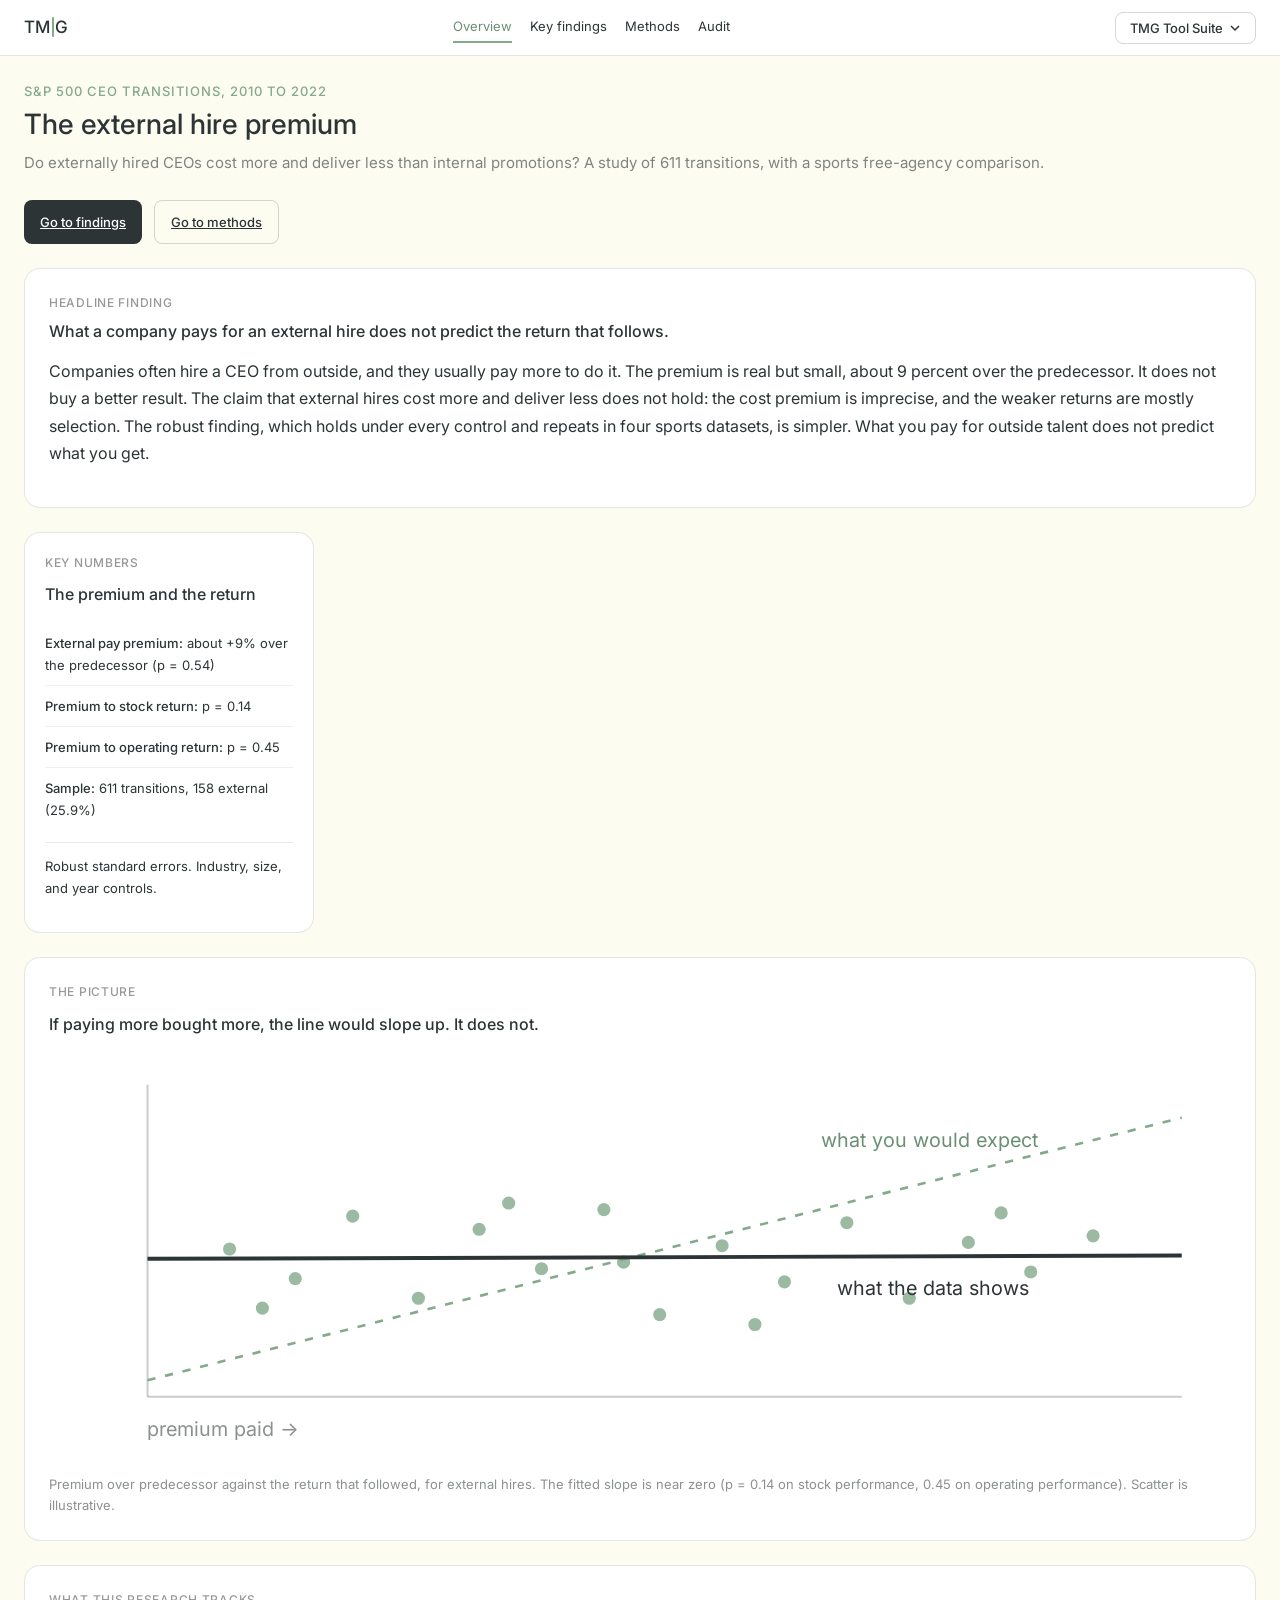
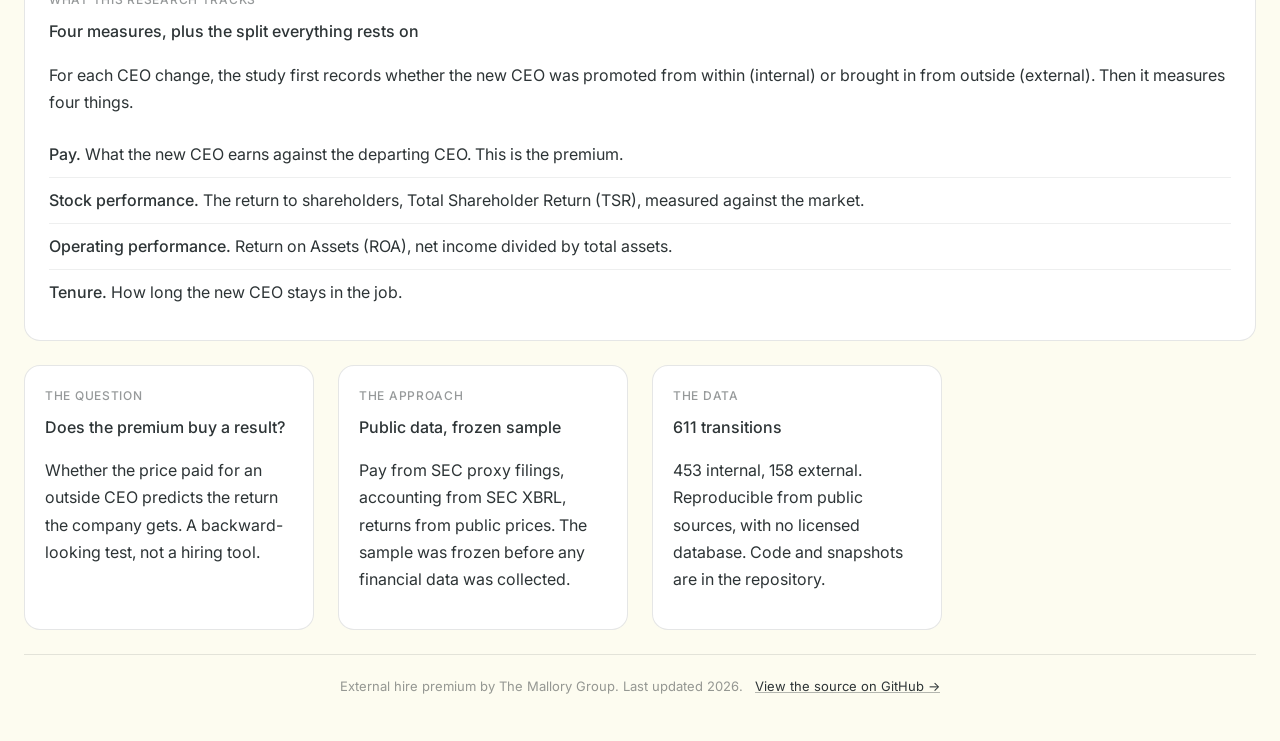
==== site/index.html @ 82b8a23e "Add GitHub source link to footers and style footer links for better visibility" ====
<!doctype html>
<html lang="en">
<head>
<meta charset="utf-8">
<meta name="viewport" content="width=device-width, initial-scale=1">
<title>External hire premium</title>
<link rel="preconnect" href="https://fonts.googleapis.com">
<link rel="preconnect" href="https://fonts.gstatic.com" crossorigin>
<link href="https://fonts.googleapis.com/css2?family=Inter:wght@400;500&display=swap" rel="stylesheet">
<link rel="stylesheet" href="./tmg.css?v=20260619">
<style>
  .ehp-nav-links {
    display: flex;
    align-items: center;
    gap: 18px;
    flex-wrap: wrap;
    margin: 0;
    flex: 1;
    justify-content: center;
  }
  .ehp-nav-links a {
    text-decoration: none;
    color: var(--tmg-charcoal);
    padding: 3px 0;
    border-bottom: 2px solid transparent;
  }
  .ehp-nav-links a:hover { color: var(--tmg-sage-hover); }
  .ehp-nav-links a[aria-current="page"] {
    color: var(--tmg-sage-hover);
    border-bottom-color: var(--tmg-sage);
  }
  /* page-local only: the signature chart and a few content helpers. all colors from TMG tokens. */
  .ehp-chart { width: 100%; height: auto; display: block; }
  .ehp-cap { font-size: 13px; color: rgba(45,52,54,0.55); margin: 12px 0 0; line-height: 1.6; }
  .ehp-stat { font-size: 13px; color: var(--tmg-charcoal); margin-top: 12px; padding-top: 12px;
              border-top: 1px solid rgba(45,52,54,0.10); }
  .ehp-list { margin: 8px 0 0; padding: 0; list-style: none; }
  .ehp-list li { padding: 9px 0; border-top: 1px solid rgba(45,52,54,0.08); }
  .ehp-list li:first-child { border-top: none; }
  .ehp-list b { font-weight: 500; }
  .ehp-eq { font-size: 14px; background: rgba(132,169,140,0.10); border-left: 3px solid var(--tmg-sage);
            padding: 10px 12px; border-radius: 6px; margin: 6px 0; overflow-x: auto; }
  .ehp-btnrow { display: flex; gap: 12px; flex-wrap: wrap; margin: 4px 0 24px; }
  @media (max-width: 900px) {
    .tmg-nav {
      height: auto;
      min-height: 56px;
      flex-wrap: wrap;
      row-gap: 8px;
      padding-top: 8px;
      padding-bottom: 8px;
    }
    .ehp-nav-links {
      order: 3;
      width: 100%;
      margin: 0;
      padding-top: 2px;
    }
    .tmg-dropdown-btn {
      width: 100%;
    }
    .tmg-dropdown-menu {
      right: auto;
      left: 0;
      width: 100%;
      min-width: 0;
    }
  }
</style>
</head>
<body>

<!-- TMG navigation -->
<nav class="tmg-nav" role="banner">
  <a class="tmg-logo" href="index.html" aria-label="The Mallory Group home">
    <span>TM</span><span class="tmg-logo-divider" aria-hidden="true"></span><span>G</span>
  </a>
  <div class="ehp-nav-links" aria-label="Page links">
    <a class="tmg-body-sm" href="index.html" aria-current="page">Overview</a>
    <a class="tmg-body-sm" href="findings.html">Key findings</a>
    <a class="tmg-body-sm" href="methods.html">Methods</a>
    <a class="tmg-body-sm" href="audit.html">Audit</a>
  </div>
  <div class="tmg-dropdown-wrap">
    <button class="tmg-dropdown-btn" id="toolBtn" aria-haspopup="true" aria-expanded="false" aria-controls="toolMenu">
      TMG Tool Suite
      <svg class="tmg-chevron" width="12" height="12" viewBox="0 0 12 12" aria-hidden="true"><path d="M2 4l4 4 4-4" stroke="currentColor" stroke-width="1.5" fill="none"/></svg>
    </button>
    <div class="tmg-dropdown-menu" id="toolMenu" role="menu">
      <a role="menuitem" target="_blank" rel="noreferrer" href="https://rmallorybpc.github.io/pdf-multi-agent-analysis/">PDF Multi-Agent Analysis</a>
      <a role="menuitem" target="_blank" rel="noreferrer" href="https://rmallorybpc.github.io/housing-market-intel/">Housing Market Intel</a>
      <a role="menuitem" target="_blank" rel="noreferrer" href="https://rmallorybpc.github.io/real-estate-report/">Real Estate Report</a>
      <a role="menuitem" target="_blank" rel="noreferrer" href="https://rmallorybpc.github.io/nflanalysis/dashboard/src/">NFL Analysis</a>
      <a role="menuitem" target="_blank" rel="noreferrer" href="https://rmallorybpc.github.io/recipes/">Recipe Book</a>
      <a role="menuitem" target="_blank" rel="noreferrer" href="https://rmallorybpc.github.io/nhl-free-agency-research/">NHL Free Agency Research</a>
      <a role="menuitem" target="_blank" rel="noreferrer" href="https://rmallorybpc.github.io/nhl-play-for-contract/">NHL Play for Contract</a>
      <a role="menuitem" target="_blank" rel="noreferrer" href="https://rmallorybpc.github.io/nba-research-project/">NBA Supermax Research</a>
      <a role="menuitem" target="_blank" rel="noreferrer" href="https://content-integrity-audit.pages.dev/">Content Integrity</a>
      <a role="menuitem" target="_blank" rel="noreferrer" href="https://rmallorybpc.github.io/external-hire-premium/">External Hire Premium</a>
    </div>
  </div>
</nav>

<div class="tmg-page tmg-container">
    <header class="tmg-page-header">
      <p class="tmg-eyebrow">S&P 500 CEO transitions, 2010 to 2022</p>
      <h1 class="tmg-page-title">The external hire premium</h1>
      <p class="tmg-page-desc">Do externally hired CEOs cost more and deliver less than internal
        promotions? A study of 611 transitions, with a sports free-agency comparison.</p>
    </header>

    <div class="ehp-btnrow">
      <a class="tmg-btn" href="findings.html">Go to findings</a>
      <a class="tmg-btn-ghost" href="methods.html">Go to methods</a>
    </div>

    <div class="tmg-bento-grid">

      <!-- headline finding -->
      <section class="tmg-card-wide" aria-labelledby="hl">
        <p class="tmg-card-label">Headline finding</p>
        <h2 id="hl" class="tmg-h2 tmg-card-title">What a company pays for an external hire does not predict the
          return that follows.</h2>
        <p class="tmg-body">Companies often hire a CEO from outside, and they usually pay more to
          do it. The premium is real but small, about 9 percent over the predecessor. It does not
          buy a better result. The claim that external hires cost more and deliver less does not
          hold: the cost premium is imprecise, and the weaker returns are mostly selection. The
          robust finding, which holds under every control and repeats in four sports datasets, is
          simpler. What you pay for outside talent does not predict what you get.</p>
      </section>

      <!-- key numbers -->
      <section class="tmg-card" aria-labelledby="kn">
        <p class="tmg-card-label">Key numbers</p>
        <h3 id="kn" class="tmg-card-title">The premium and the return</h3>
        <ul class="ehp-list tmg-body-sm">
          <li><b>External pay premium:</b> about +9% over the predecessor (p = 0.54)</li>
          <li><b>Premium to stock return:</b> p = 0.14</li>
          <li><b>Premium to operating return:</b> p = 0.45</li>
          <li><b>Sample:</b> 611 transitions, 158 external (25.9%)</li>
        </ul>
        <p class="ehp-stat tmg-text-muted">Robust standard errors. Industry, size, and year controls.</p>
      </section>

      <!-- the picture -->
      <section class="tmg-card-wide" aria-labelledby="pic">
        <p class="tmg-card-label">The picture</p>
        <h3 id="pic" class="tmg-card-title">If paying more bought more, the line would slope up. It does not.</h3>
        <svg class="ehp-chart" viewBox="0 0 720 250" role="img" aria-label="Premium paid versus return delivered. The fitted line is flat, near zero.">
          <line x1="60" y1="20" x2="60" y2="210" stroke="rgba(45,52,54,0.25)" stroke-width="1.2"/>
          <line x1="60" y1="210" x2="690" y2="210" stroke="rgba(45,52,54,0.25)" stroke-width="1.2"/>
          <text x="60" y="234" fill="rgba(45,52,54,0.55)" font-family="Inter" font-size="12">premium paid →</text>
          <text x="16" y="30" fill="rgba(45,52,54,0.55)" font-family="Inter" font-size="12" transform="rotate(-90 22,120)">return delivered →</text>
          <line x1="60" y1="200" x2="690" y2="40" stroke="#84A98C" stroke-width="1.6" stroke-dasharray="5 6"/>
          <text x="470" y="58" fill="#6B8F74" font-family="Inter" font-size="12">what you would expect</text>
          <g fill="#84A98C" opacity="0.8">
            <circle cx="110" cy="120" r="4"/><circle cx="150" cy="138" r="4"/><circle cx="185" cy="100" r="4"/>
            <circle cx="225" cy="150" r="4"/><circle cx="262" cy="108" r="4"/><circle cx="300" cy="132" r="4"/>
            <circle cx="338" cy="96" r="4"/><circle cx="372" cy="160" r="4"/><circle cx="410" cy="118" r="4"/>
            <circle cx="448" cy="140" r="4"/><circle cx="486" cy="104" r="4"/><circle cx="524" cy="150" r="4"/>
            <circle cx="560" cy="116" r="4"/><circle cx="598" cy="134" r="4"/><circle cx="636" cy="112" r="4"/>
            <circle cx="130" cy="156" r="4"/><circle cx="280" cy="92" r="4"/><circle cx="430" cy="166" r="4"/>
            <circle cx="580" cy="98" r="4"/><circle cx="350" cy="128" r="4"/>
          </g>
          <line x1="60" y1="126" x2="690" y2="124" stroke="#2D3436" stroke-width="2.4"/>
          <text x="480" y="148" fill="#2D3436" font-family="Inter" font-size="12">what the data shows</text>
        </svg>
        <p class="ehp-cap">Premium over predecessor against the return that followed, for external
          hires. The fitted slope is near zero (p = 0.14 on stock performance, 0.45 on operating
          performance). Scatter is illustrative.</p>
      </section>

      <!-- what it tracks -->
      <section class="tmg-card-wide" aria-labelledby="tr">
        <p class="tmg-card-label">What this research tracks</p>
        <h3 id="tr" class="tmg-card-title">Four measures, plus the split everything rests on</h3>
        <p class="tmg-body">For each CEO change, the study first records whether the new CEO was
          promoted from within (internal) or brought in from outside (external). Then it measures
          four things.</p>
        <ul class="ehp-list tmg-body">
          <li><b>Pay.</b> What the new CEO earns against the departing CEO. This is the premium.</li>
          <li><b>Stock performance.</b> The return to shareholders, Total Shareholder Return (TSR),
            measured against the market.</li>
          <li><b>Operating performance.</b> Return on Assets (ROA), net income divided by total assets.</li>
          <li><b>Tenure.</b> How long the new CEO stays in the job.</li>
        </ul>
      </section>

      <!-- question / approach / data -->
      <section class="tmg-card" aria-labelledby="q1">
        <p class="tmg-card-label">The question</p>
        <h3 id="q1" class="tmg-card-title">Does the premium buy a result?</h3>
        <p class="tmg-body">Whether the price paid for an outside CEO predicts the return the company
          gets. A backward-looking test, not a hiring tool.</p>
      </section>
      <section class="tmg-card" aria-labelledby="q2">
        <p class="tmg-card-label">The approach</p>
        <h3 id="q2" class="tmg-card-title">Public data, frozen sample</h3>
        <p class="tmg-body">Pay from SEC proxy filings, accounting from SEC XBRL, returns from public
          prices. The sample was frozen before any financial data was collected.</p>
      </section>
      <section class="tmg-card" aria-labelledby="q3">
        <p class="tmg-card-label">The data</p>
        <h3 id="q3" class="tmg-card-title">611 transitions</h3>
        <p class="tmg-body">453 internal, 158 external. Reproducible from public sources, with no
          licensed database. Code and snapshots are in the repository.</p>
      </section>

    </div>

    <footer class="tmg-footer">
      External hire premium by The Mallory Group. Last updated 2026.
      <a href="https://github.com/rmallorybpc/external-hire-premium" target="_blank" rel="noopener noreferrer">View the source on GitHub →</a>
    </footer>

</div>

<script>
  (function () {
    var btn = document.getElementById('toolBtn');
    var menu = document.getElementById('toolMenu');
    if (!btn || !menu) return;

    btn.addEventListener('click', function (e) {
      e.stopPropagation();
      var isOpen = menu.classList.toggle('open');
      btn.classList.toggle('open', isOpen);
      btn.setAttribute('aria-expanded', String(isOpen));
    });

    document.addEventListener('click', function () {
      menu.classList.remove('open');
      btn.classList.remove('open');
      btn.setAttribute('aria-expanded', 'false');
    });

    document.addEventListener('keydown', function (e) {
      if (e.key === 'Escape') {
        menu.classList.remove('open');
        btn.classList.remove('open');
        btn.setAttribute('aria-expanded', 'false');
        btn.focus();
      }
    });
  })();
</script>
</body>
</html>
---- site/tmg.css ----
/* ============================================================
   TMG Design System — The Mallory Group
   dist/tmg.css — v2.0

   CDN usage (add to every repo <head>):
   <link rel="stylesheet" href="https://rmallorybpc.github.io/tmg-brand-guide/dist/tmg.css">

   Google Font (add above the CSS link):
   <link rel="preconnect" href="https://fonts.googleapis.com">
   <link href="https://fonts.googleapis.com/css2?family=Inter:wght@400;500&display=swap" rel="stylesheet">
   ============================================================ */


/* ── 1. Tokens ─────────────────────────────────────────────── */
:root {
  /* Palette */
  --tmg-cream:        #FDFCF0;
  --tmg-charcoal:     #2D3436;
  --tmg-sage:         #84A98C;
  --tmg-sage-hover:   #6B8F74;
  --tmg-white:        #FFFFFF;

  /* Semantic */
  --tmg-bg:           var(--tmg-cream);
  --tmg-text:         var(--tmg-charcoal);
  --tmg-accent:       var(--tmg-sage);
  --tmg-surface:      var(--tmg-white);

  /* Status */
  --tmg-success:      #2E8540;
  --tmg-warning:      #C47F00;
  --tmg-error:        #B00020;

  /* Borders */
  --tmg-border:       1px solid rgba(45, 52, 54, 0.12);
  --tmg-border-hover: 1px solid rgba(132, 169, 140, 0.50);

  /* Radii */
  --tmg-bento-radius: 16px;
  --tmg-nav-radius:   8px;
  --tmg-btn-radius:   8px;

  /* Spacing */
  --tmg-gap:          24px;
  --tmg-gap-sm:       12px;

  /* Elevation */
  --tmg-shadow-sm:    0 1px 3px rgba(45, 52, 54, 0.08);
  --tmg-shadow-md:    0 2px 8px rgba(45, 52, 54, 0.10);
}


/* ── 2. Reset & base ───────────────────────────────────────── */
*, *::before, *::after { box-sizing: border-box; }

body {
  background: var(--tmg-bg);
  color: var(--tmg-text);
  font-family: Inter, -apple-system, BlinkMacSystemFont, "Segoe UI", Roboto, "Helvetica Neue", Arial, sans-serif;
  font-size: 16px;
  line-height: 1.7;
  margin: 0;
}

:focus-visible {
  outline: 3px solid rgba(132, 169, 140, 0.40);
  outline-offset: 2px;
}

.sr-only {
  position: absolute; width: 1px; height: 1px; padding: 0;
  margin: -1px; overflow: hidden; clip: rect(0,0,0,0);
  white-space: nowrap; border: 0;
}


/* ── 3. Typography ─────────────────────────────────────────── */
.tmg-eyebrow    { font-size: 13px;  font-weight: 500; letter-spacing: 0.08em; text-transform: uppercase; color: var(--tmg-sage); margin: 0 0 4px; }
.tmg-h1         { font-size: 28px;  font-weight: 500; line-height: 1.3; color: var(--tmg-charcoal); margin: 0 0 8px; }
.tmg-h2         { font-size: 20px;  font-weight: 500; line-height: 1.3; color: var(--tmg-charcoal); margin: 0 0 6px; }
.tmg-h3         { font-size: 16px;  font-weight: 500; line-height: 1.3; color: var(--tmg-charcoal); margin: 0 0 6px; }
.tmg-body       { font-size: 16px;  font-weight: 400; line-height: 1.7; color: var(--tmg-charcoal); }
.tmg-body-sm    { font-size: 13px;  font-weight: 400; color: var(--tmg-charcoal); }
.tmg-label      { font-size: 13px;  font-weight: 500; color: var(--tmg-charcoal); }
.tmg-label-caps { font-size: 12px;  font-weight: 500; letter-spacing: 0.06em; text-transform: uppercase; color: rgba(45,52,54,0.50); }
.tmg-metric     { font-size: 28px;  font-weight: 500; color: var(--tmg-charcoal); }
.tmg-text-muted { color: rgba(45, 52, 54, 0.55); }
.tmg-text-accent{ color: var(--tmg-sage); }


/* ── 4. Navigation ─────────────────────────────────────────── */
.tmg-nav {
  position: sticky; top: 0; z-index: 100;
  background: var(--tmg-white); border-bottom: var(--tmg-border);
  padding: 0 24px; height: 56px;
  display: flex; align-items: center; justify-content: space-between;
}

.tmg-logo {
  display: flex; align-items: center;
  font-size: 17px; font-weight: 500; letter-spacing: 0.02em;
  color: var(--tmg-charcoal); text-decoration: none;
}

.tmg-logo-divider {
  width: 2px; height: 20px;
  background: var(--tmg-sage); border-radius: 2px; margin: 0 1px;
}

.tmg-dropdown-wrap { position: relative; }

.tmg-dropdown-btn {
  background: transparent; border: 1px solid rgba(45,52,54,0.20);
  border-radius: var(--tmg-btn-radius); padding: 7px 14px;
  font-size: 13px; font-weight: 500; color: var(--tmg-charcoal);
  cursor: pointer; display: inline-flex; align-items: center; gap: 6px;
  font-family: inherit; transition: background 0.15s;
}
.tmg-dropdown-btn:hover,
.tmg-dropdown-btn.open          { background: rgba(132,169,140,0.10); }
.tmg-dropdown-btn:focus-visible { outline: 3px solid rgba(132,169,140,0.35); outline-offset: 2px; }

.tmg-chevron { transition: transform 0.2s; flex-shrink: 0; }
.tmg-dropdown-btn.open .tmg-chevron { transform: rotate(180deg); }

.tmg-dropdown-menu {
  display: none; position: absolute; right: 0; top: calc(100% + 6px);
  background: var(--tmg-white); border: var(--tmg-border);
  border-radius: 10px; padding: 6px; min-width: 220px;
  z-index: 200; box-shadow: var(--tmg-shadow-md);
}
.tmg-dropdown-menu.open { display: block; }

.tmg-dropdown-menu a {
  display: block; padding: 8px 12px; border-radius: 6px;
  font-size: 13px; color: var(--tmg-charcoal); text-decoration: none;
  transition: background 0.12s, color 0.12s;
}
.tmg-dropdown-menu a:hover          { background: rgba(132,169,140,0.12); color: var(--tmg-sage-hover); }
.tmg-dropdown-menu a:focus-visible  { outline: 2px solid var(--tmg-sage); outline-offset: -2px; border-radius: 6px; }


/* ── 5. Layout ─────────────────────────────────────────────── */
.tmg-page {
  background: var(--tmg-bg);
  min-height: 100vh;
  padding: var(--tmg-gap);
}

.tmg-container {
  max-width: 1280px;
  margin: 0 auto;
}

.tmg-bento-grid {
  display: grid;
  grid-template-columns: repeat(auto-fit, minmax(280px, 1fr));
  gap: var(--tmg-gap);
}

.tmg-page-header { margin-bottom: var(--tmg-gap); }
.tmg-page-title  { font-size: 28px; font-weight: 500; color: var(--tmg-charcoal); margin: 0 0 8px; line-height: 1.3; }
.tmg-page-desc   { font-size: 15px; color: rgba(45,52,54,0.60); margin: 0; }

.tmg-footer {
  padding: 20px 24px; text-align: center;
  font-size: 13px; color: rgba(45,52,54,0.50);
  border-top: var(--tmg-border); margin-top: var(--tmg-gap);
}

.tmg-footer a {
  color: var(--tmg-charcoal);
  margin-left: 8px;
  text-decoration-color: rgba(45,52,54,0.35);
}

.tmg-footer a:hover {
  text-decoration-color: var(--tmg-charcoal);
}


/* ── 6. Cards ──────────────────────────────────────────────── */
.tmg-card {
  background: var(--tmg-white);
  border: var(--tmg-border);
  border-radius: var(--tmg-bento-radius);
  padding: 20px;
}

.tmg-card-wide {
  background: var(--tmg-white);
  border: var(--tmg-border);
  border-radius: var(--tmg-bento-radius);
  padding: 24px;
  grid-column: 1 / -1;
}

.tmg-card-label { font-size: 12px; font-weight: 500; text-transform: uppercase; letter-spacing: 0.06em; color: rgba(45,52,54,0.50); margin: 0 0 8px; }
.tmg-card-title { font-size: 16px; font-weight: 500; color: var(--tmg-charcoal); margin: 0 0 14px; }
.tmg-card-value { font-size: 28px; font-weight: 500; color: var(--tmg-charcoal); margin: 0 0 4px; }
.tmg-card-sub   { font-size: 12px; color: var(--tmg-sage); margin: 0; }
.tmg-trend-up   { color: var(--tmg-success); font-size: 13px; font-weight: 500; }
.tmg-trend-down { color: var(--tmg-error);   font-size: 13px; font-weight: 500; }


/* ── 7. Buttons ────────────────────────────────────────────── */
.tmg-btn {
  background: var(--tmg-charcoal); color: var(--tmg-white);
  border: none; border-radius: var(--tmg-btn-radius);
  padding: 10px 16px; font-size: 13px; font-weight: 500;
  cursor: pointer; display: inline-flex; align-items: center; gap: 6px;
  font-family: inherit; transition: background 0.15s;
}
.tmg-btn:hover          { background: #3D4446; }
.tmg-btn:active         { transform: scale(0.98); }
.tmg-btn:focus-visible  { outline: 3px solid rgba(45,52,54,0.20); outline-offset: 2px; }

.tmg-btn-ghost {
  background: transparent; color: var(--tmg-charcoal);
  border: 1px solid rgba(45,52,54,0.20); border-radius: var(--tmg-btn-radius);
  padding: 10px 16px; font-size: 13px; font-weight: 500;
  cursor: pointer; display: inline-flex; align-items: center; gap: 6px;
  font-family: inherit; transition: border-color 0.15s, color 0.15s;
}
.tmg-btn-ghost:hover         { border-color: var(--tmg-sage); color: var(--tmg-sage-hover); }
.tmg-btn-ghost:active        { transform: scale(0.98); }
.tmg-btn-ghost:focus-visible { outline: 3px solid rgba(132,169,140,0.35); outline-offset: 2px; }


/* ── 8. Tables ─────────────────────────────────────────────── */
.tmg-table { width: 100%; border-collapse: collapse; font-size: 13px; }

.tmg-table th {
  background: rgba(132,169,140,0.15); color: var(--tmg-charcoal);
  font-weight: 500; font-size: 12px; text-transform: uppercase;
  letter-spacing: 0.04em; padding: 9px 14px; text-align: left;
  border-bottom: 1px solid rgba(132,169,140,0.25);
}

.tmg-table td {
  padding: 9px 14px;
  border-bottom: 1px solid rgba(45,52,54,0.07);
  color: var(--tmg-charcoal);
}

.tmg-table tr:last-child td { border-bottom: none; }
.tmg-table tr:hover td      { background: rgba(132,169,140,0.04); }


/* ── 9. Form inputs ────────────────────────────────────────── */
.tmg-input,
.tmg-select,
.tmg-textarea {
  width: 100%; background: var(--tmg-white); color: var(--tmg-charcoal);
  border: var(--tmg-border); border-radius: var(--tmg-btn-radius);
  padding: 9px 12px; font-size: 14px; font-family: inherit;
  transition: border-color 0.15s, box-shadow 0.15s; box-sizing: border-box;
}
.tmg-input:focus,
.tmg-select:focus,
.tmg-textarea:focus {
  outline: none; border-color: var(--tmg-sage);
  box-shadow: 0 0 0 3px rgba(132,169,140,0.15);
}
.tmg-input::placeholder { color: rgba(45,52,54,0.35); }

.tmg-field-label {
  display: block; font-size: 13px; font-weight: 500;
  color: var(--tmg-charcoal); margin-bottom: 6px;
}
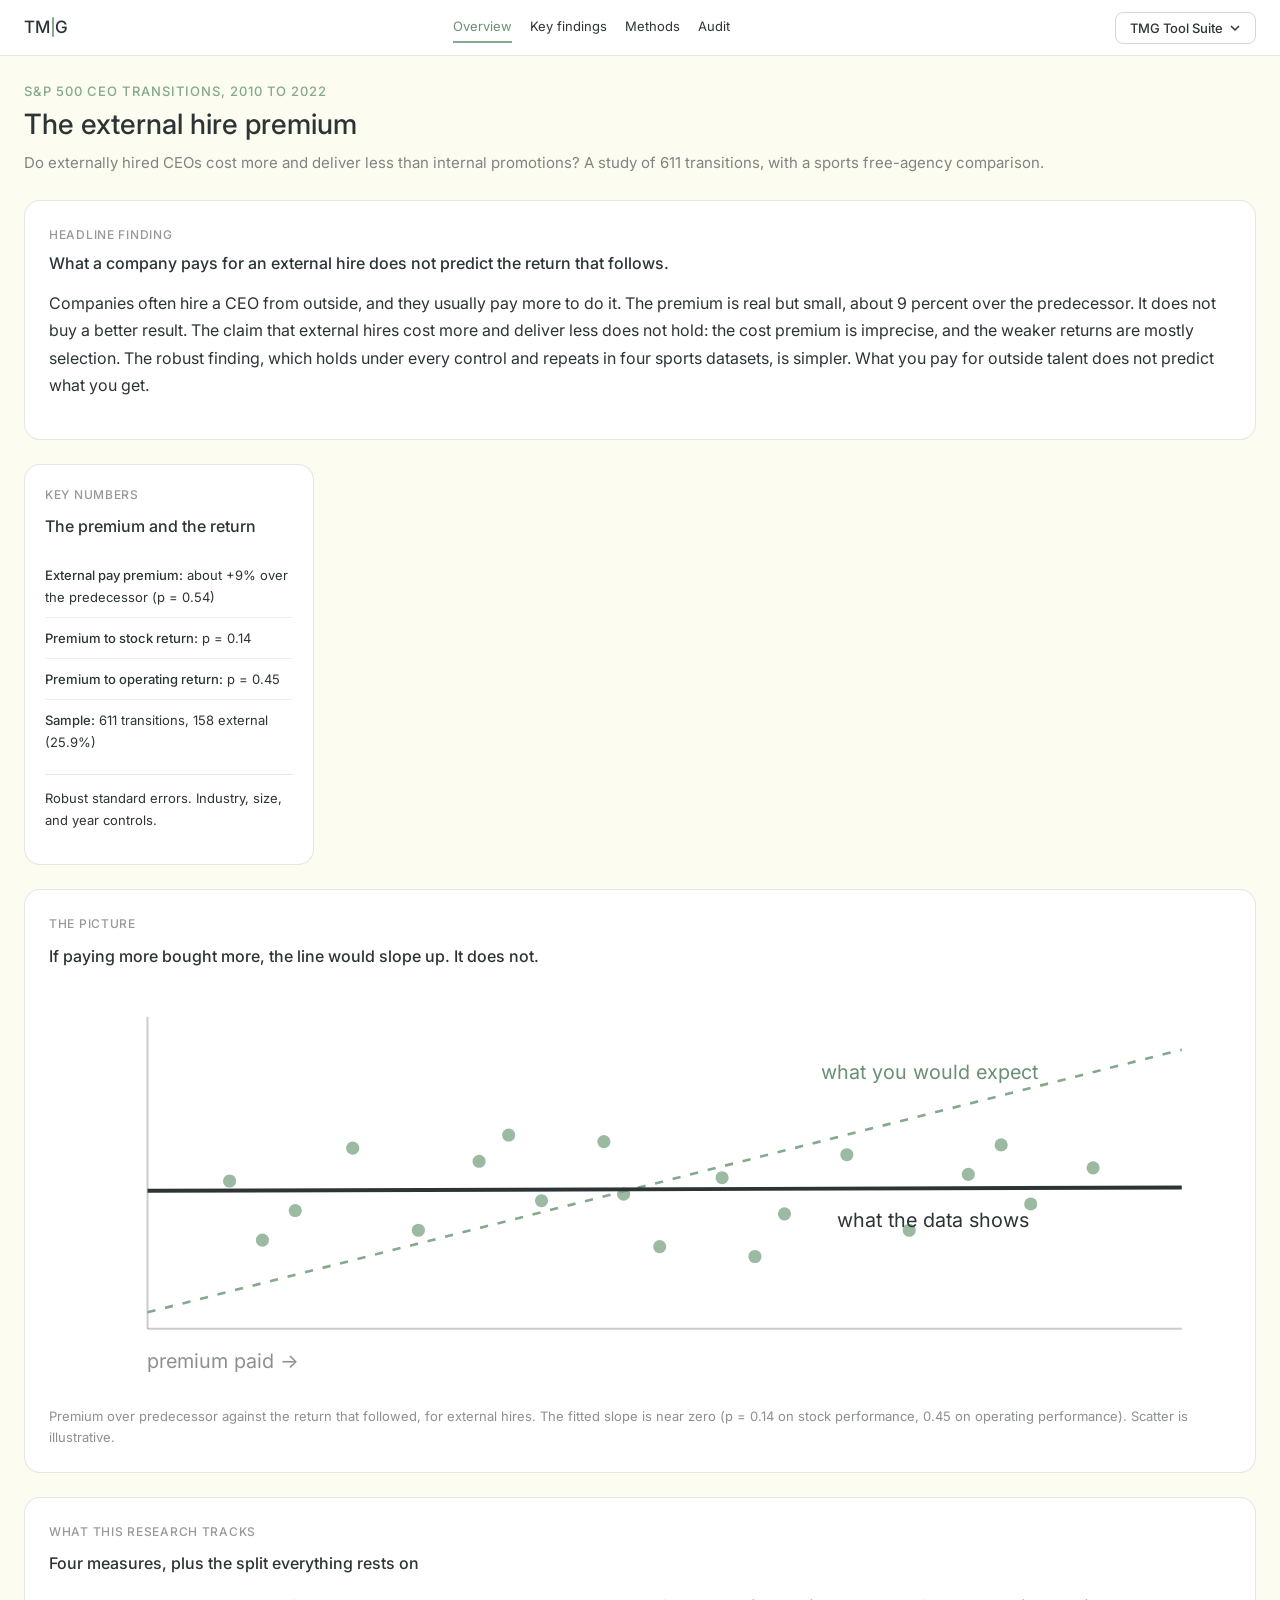
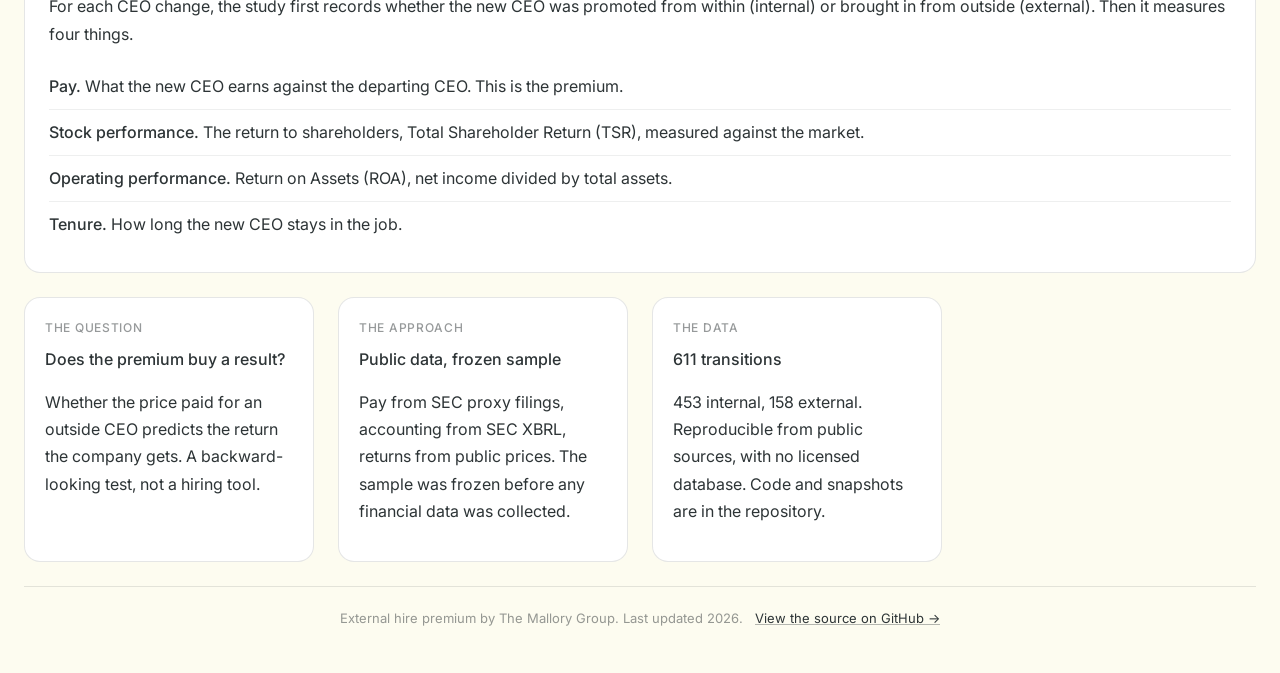
==== commit 7999281d: "Remove button row for findings and methods from index.html" ====
--- a/site/index.html
+++ b/site/index.html
@@ -109,11 +109,6 @@
         promotions? A study of 611 transitions, with a sports free-agency comparison.</p>
     </header>
 
-    <div class="ehp-btnrow">
-      <a class="tmg-btn" href="findings.html">Go to findings</a>
-      <a class="tmg-btn-ghost" href="methods.html">Go to methods</a>
-    </div>
-
     <div class="tmg-bento-grid">
 
       <!-- headline finding -->
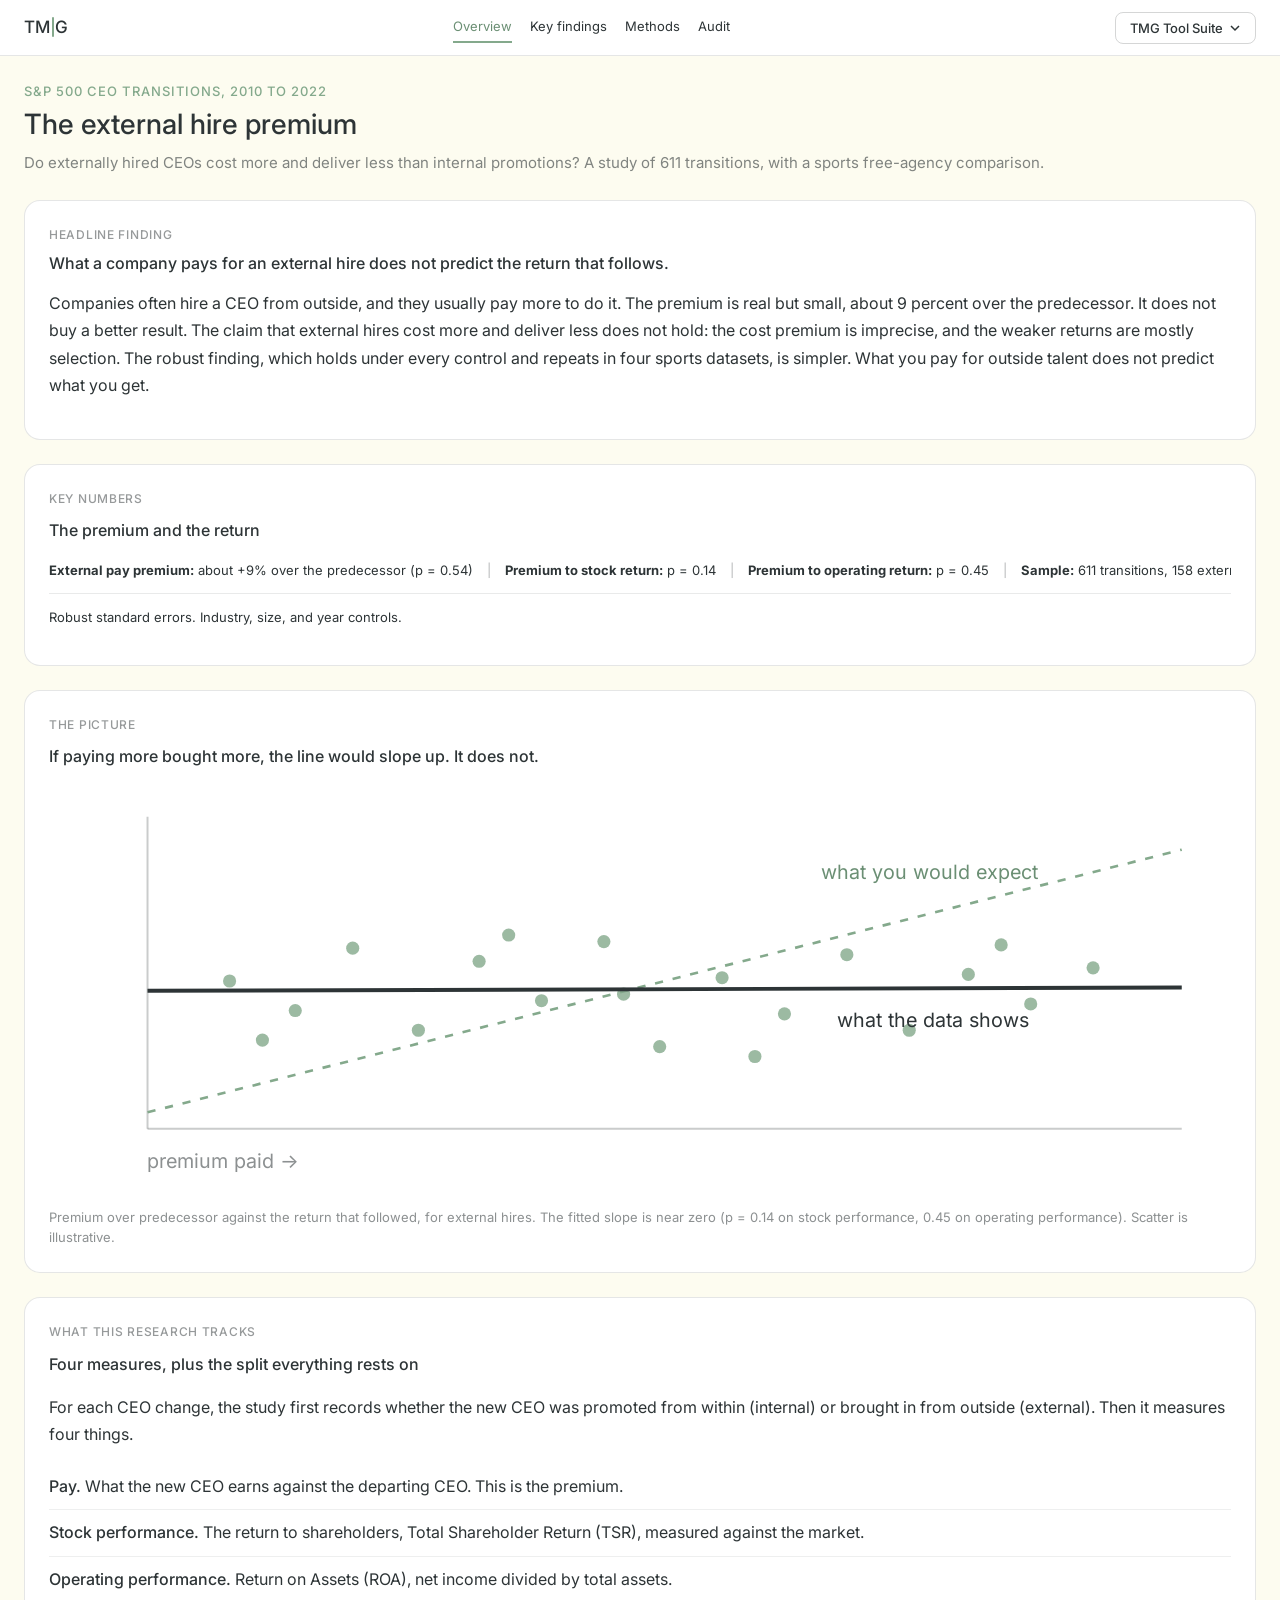
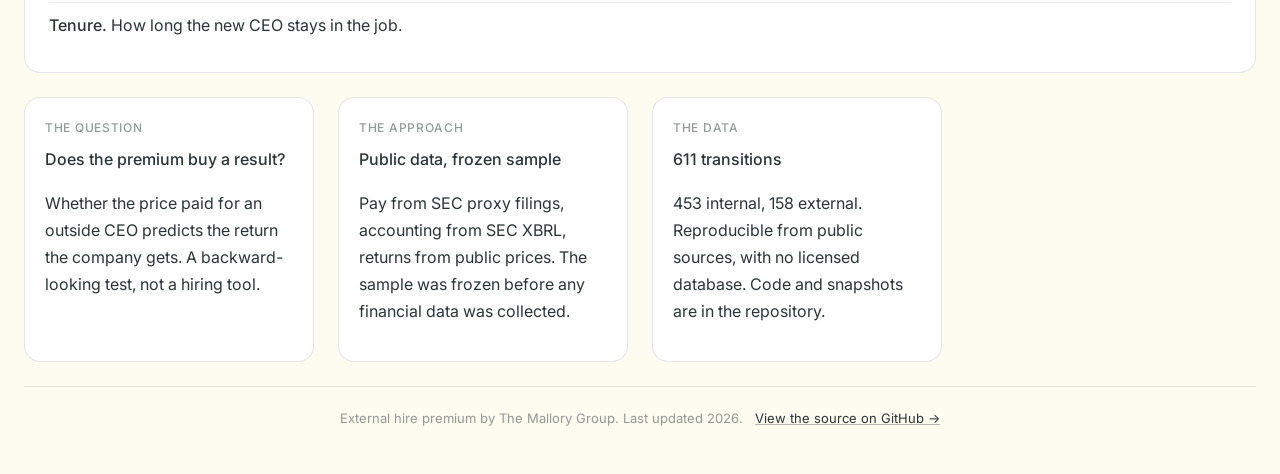
==== commit b2a6f58a: "Refactor key numbers section to use inline metrics for improved layout and readability" ====
--- a/site/index.html
+++ b/site/index.html
@@ -38,6 +38,16 @@
   .ehp-list li { padding: 9px 0; border-top: 1px solid rgba(45,52,54,0.08); }
   .ehp-list li:first-child { border-top: none; }
   .ehp-list b { font-weight: 500; }
+  .ehp-inline-metrics {
+    margin: 8px 0 0;
+    white-space: nowrap;
+    overflow-x: auto;
+    -webkit-overflow-scrolling: touch;
+  }
+  .ehp-inline-metrics .sep {
+    color: rgba(45,52,54,0.35);
+    margin: 0 10px;
+  }
   .ehp-eq { font-size: 14px; background: rgba(132,169,140,0.10); border-left: 3px solid var(--tmg-sage);
             padding: 10px 12px; border-radius: 6px; margin: 6px 0; overflow-x: auto; }
   .ehp-btnrow { display: flex; gap: 12px; flex-wrap: wrap; margin: 4px 0 24px; }
@@ -125,15 +135,18 @@
       </section>
 
       <!-- key numbers -->
-      <section class="tmg-card" aria-labelledby="kn">
+      <section class="tmg-card-wide" aria-labelledby="kn">
         <p class="tmg-card-label">Key numbers</p>
         <h3 id="kn" class="tmg-card-title">The premium and the return</h3>
-        <ul class="ehp-list tmg-body-sm">
-          <li><b>External pay premium:</b> about +9% over the predecessor (p = 0.54)</li>
-          <li><b>Premium to stock return:</b> p = 0.14</li>
-          <li><b>Premium to operating return:</b> p = 0.45</li>
-          <li><b>Sample:</b> 611 transitions, 158 external (25.9%)</li>
-        </ul>
+        <p class="ehp-inline-metrics tmg-body-sm">
+          <b>External pay premium:</b> about +9% over the predecessor (p = 0.54)
+          <span class="sep" aria-hidden="true">|</span>
+          <b>Premium to stock return:</b> p = 0.14
+          <span class="sep" aria-hidden="true">|</span>
+          <b>Premium to operating return:</b> p = 0.45
+          <span class="sep" aria-hidden="true">|</span>
+          <b>Sample:</b> 611 transitions, 158 external (25.9%)
+        </p>
         <p class="ehp-stat tmg-text-muted">Robust standard errors. Industry, size, and year controls.</p>
       </section>
 
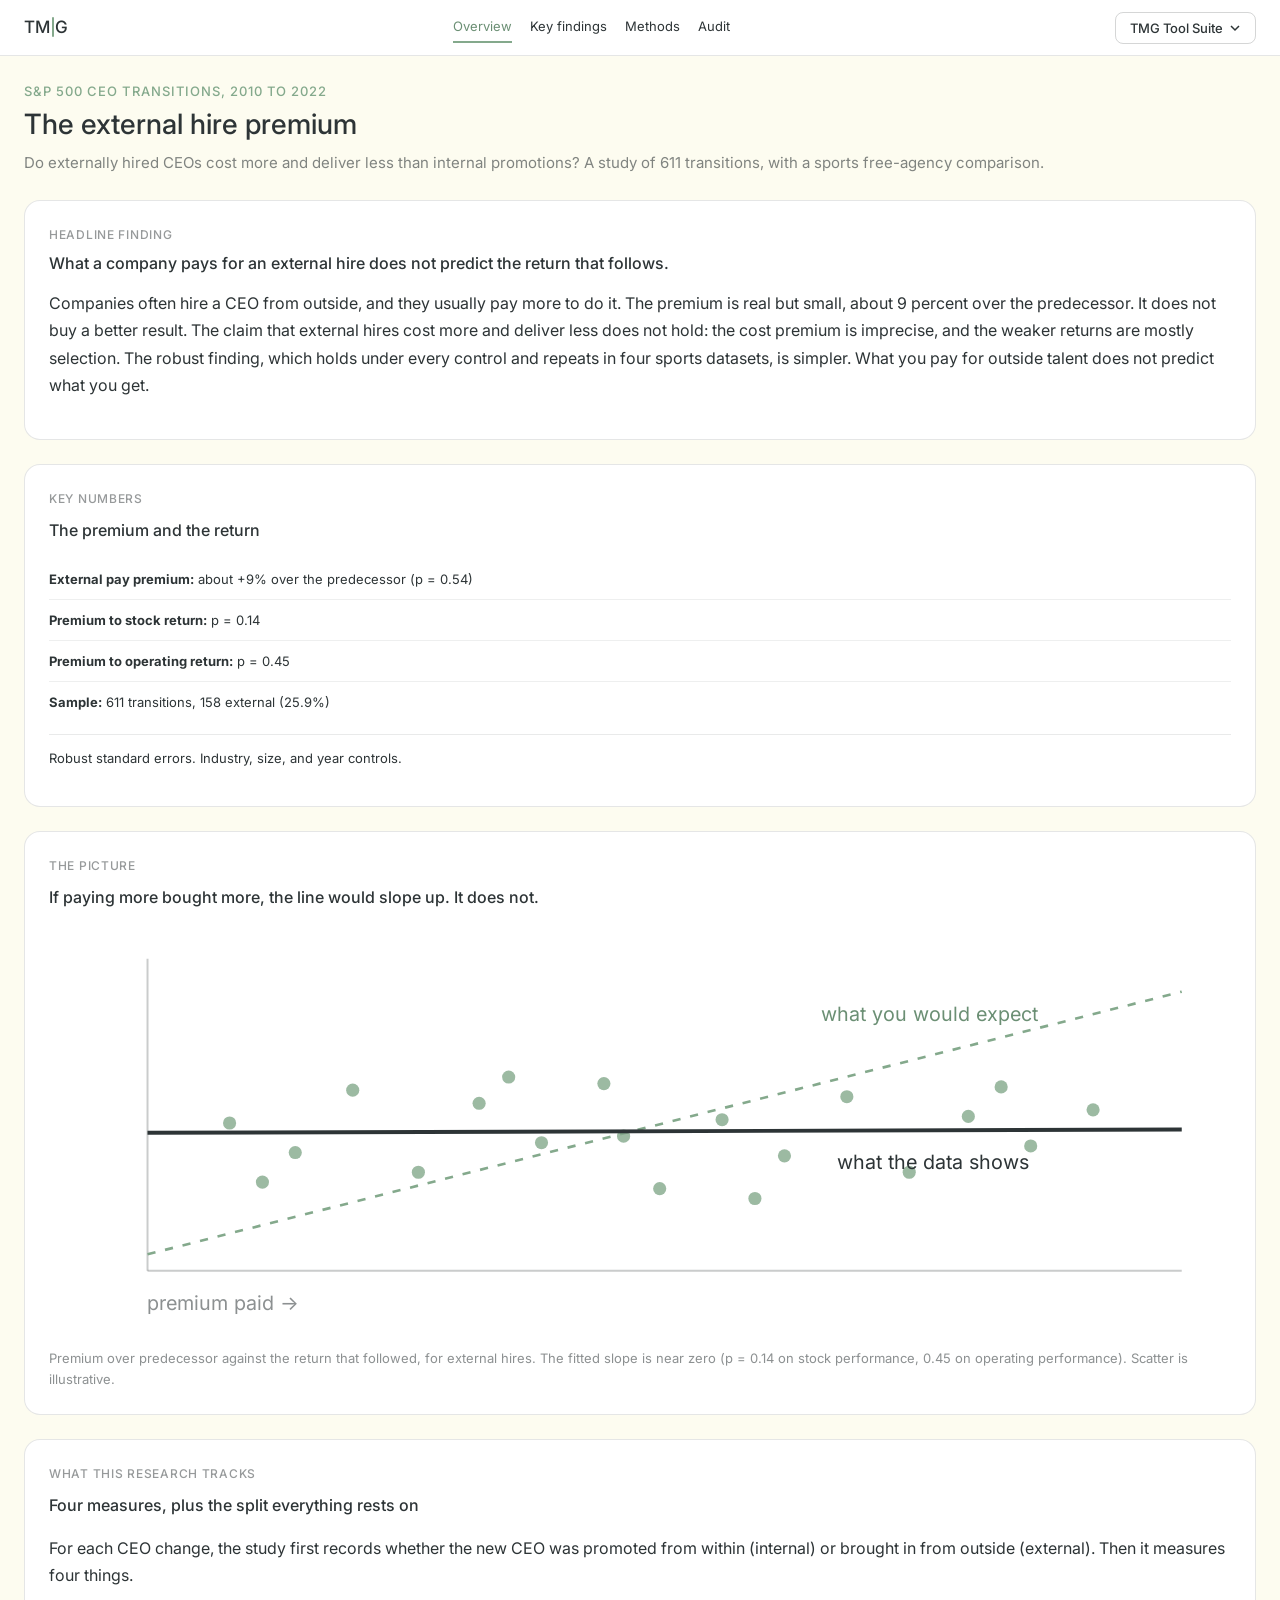
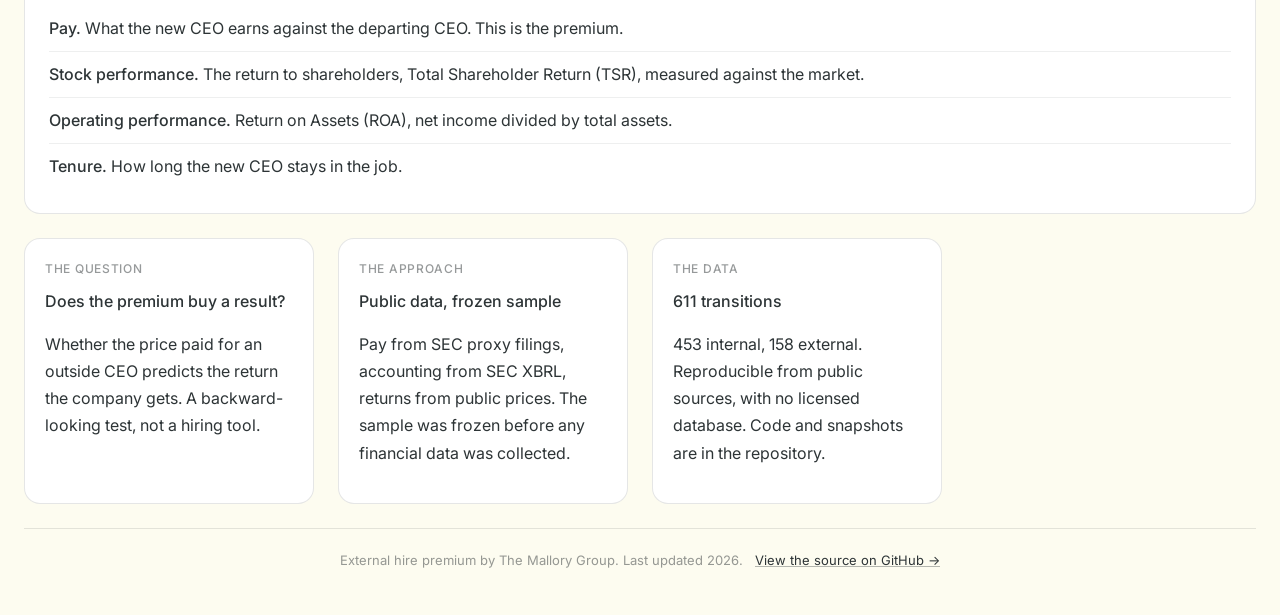
==== commit eedc9844: "Refactor key metrics section to use a list format for improved readability and structure" ====
--- a/site/index.html
+++ b/site/index.html
@@ -38,16 +38,17 @@
   .ehp-list li { padding: 9px 0; border-top: 1px solid rgba(45,52,54,0.08); }
   .ehp-list li:first-child { border-top: none; }
   .ehp-list b { font-weight: 500; }
-  .ehp-inline-metrics {
+  .ehp-key-rows {
     margin: 8px 0 0;
+    padding: 0;
+    list-style: none;
+  }
+  .ehp-key-rows li {
     white-space: nowrap;
-    overflow-x: auto;
-    -webkit-overflow-scrolling: touch;
-  }
-  .ehp-inline-metrics .sep {
-    color: rgba(45,52,54,0.35);
-    margin: 0 10px;
-  }
+    padding: 9px 0;
+    border-top: 1px solid rgba(45,52,54,0.08);
+  }
+  .ehp-key-rows li:first-child { border-top: none; }
   .ehp-eq { font-size: 14px; background: rgba(132,169,140,0.10); border-left: 3px solid var(--tmg-sage);
             padding: 10px 12px; border-radius: 6px; margin: 6px 0; overflow-x: auto; }
   .ehp-btnrow { display: flex; gap: 12px; flex-wrap: wrap; margin: 4px 0 24px; }
@@ -74,6 +75,9 @@
       left: 0;
       width: 100%;
       min-width: 0;
+    }
+    .ehp-key-rows li {
+      white-space: normal;
     }
   }
 </style>
@@ -138,15 +142,12 @@
       <section class="tmg-card-wide" aria-labelledby="kn">
         <p class="tmg-card-label">Key numbers</p>
         <h3 id="kn" class="tmg-card-title">The premium and the return</h3>
-        <p class="ehp-inline-metrics tmg-body-sm">
-          <b>External pay premium:</b> about +9% over the predecessor (p = 0.54)
-          <span class="sep" aria-hidden="true">|</span>
-          <b>Premium to stock return:</b> p = 0.14
-          <span class="sep" aria-hidden="true">|</span>
-          <b>Premium to operating return:</b> p = 0.45
-          <span class="sep" aria-hidden="true">|</span>
-          <b>Sample:</b> 611 transitions, 158 external (25.9%)
-        </p>
+        <ul class="ehp-key-rows tmg-body-sm">
+          <li><b>External pay premium:</b> about +9% over the predecessor (p = 0.54)</li>
+          <li><b>Premium to stock return:</b> p = 0.14</li>
+          <li><b>Premium to operating return:</b> p = 0.45</li>
+          <li><b>Sample:</b> 611 transitions, 158 external (25.9%)</li>
+        </ul>
         <p class="ehp-stat tmg-text-muted">Robust standard errors. Industry, size, and year controls.</p>
       </section>
 
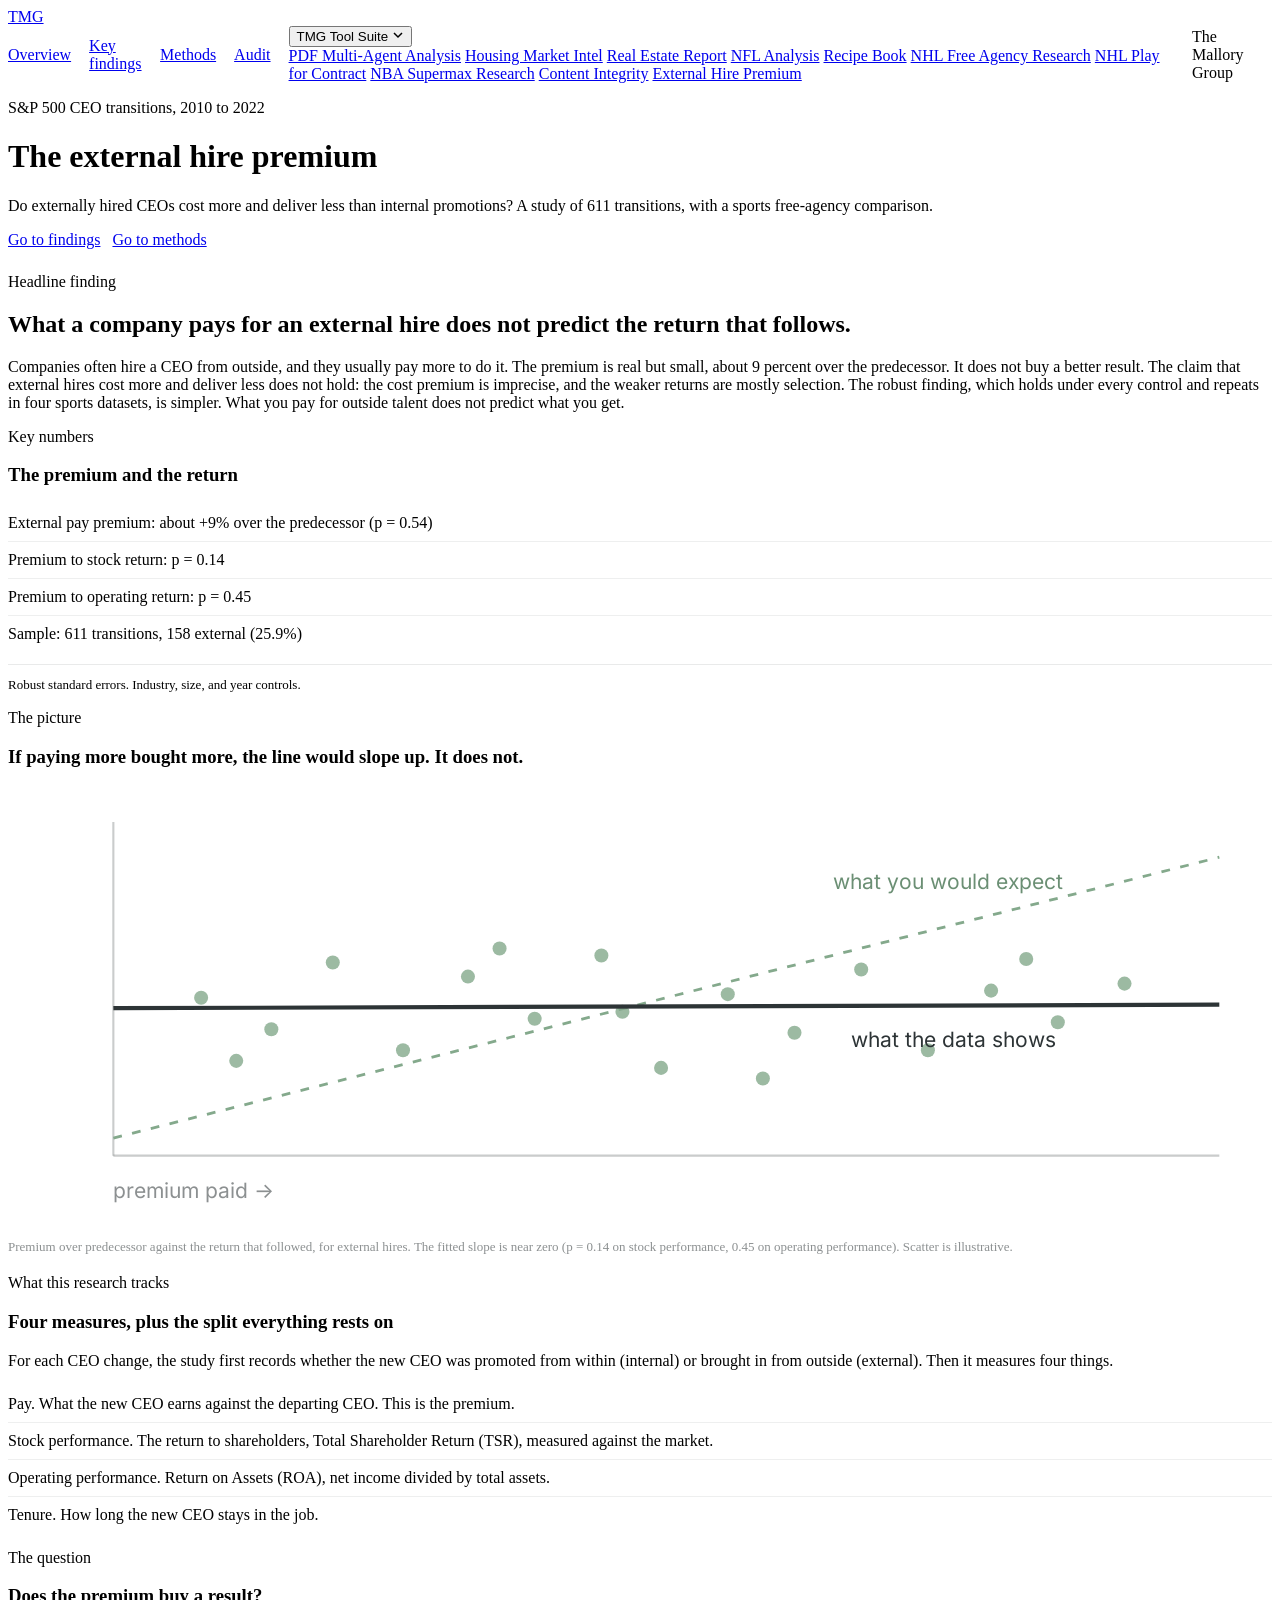
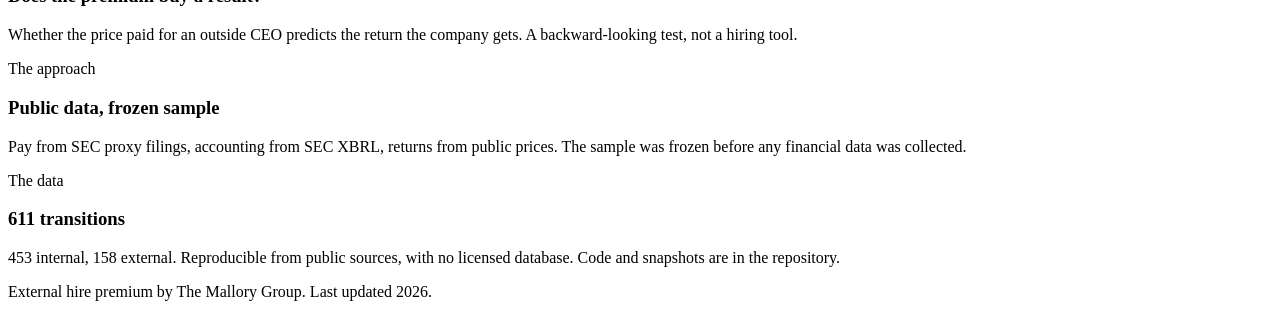
==== commit 50cba1b8: "Update index.html update" ====
--- a/site/index.html
+++ b/site/index.html
@@ -7,28 +7,8 @@
 <link rel="preconnect" href="https://fonts.googleapis.com">
 <link rel="preconnect" href="https://fonts.gstatic.com" crossorigin>
 <link href="https://fonts.googleapis.com/css2?family=Inter:wght@400;500&display=swap" rel="stylesheet">
-<link rel="stylesheet" href="./tmg.css?v=20260619">
+<link rel="stylesheet" href="https://rmallorybpc.github.io/tmg-brand-guide/dist/tmg.css">
 <style>
-  .ehp-nav-links {
-    display: flex;
-    align-items: center;
-    gap: 18px;
-    flex-wrap: wrap;
-    margin: 0;
-    flex: 1;
-    justify-content: center;
-  }
-  .ehp-nav-links a {
-    text-decoration: none;
-    color: var(--tmg-charcoal);
-    padding: 3px 0;
-    border-bottom: 2px solid transparent;
-  }
-  .ehp-nav-links a:hover { color: var(--tmg-sage-hover); }
-  .ehp-nav-links a[aria-current="page"] {
-    color: var(--tmg-sage-hover);
-    border-bottom-color: var(--tmg-sage);
-  }
   /* page-local only: the signature chart and a few content helpers. all colors from TMG tokens. */
   .ehp-chart { width: 100%; height: auto; display: block; }
   .ehp-cap { font-size: 13px; color: rgba(45,52,54,0.55); margin: 12px 0 0; line-height: 1.6; }
@@ -38,84 +18,48 @@
   .ehp-list li { padding: 9px 0; border-top: 1px solid rgba(45,52,54,0.08); }
   .ehp-list li:first-child { border-top: none; }
   .ehp-list b { font-weight: 500; }
-  .ehp-key-rows {
-    margin: 8px 0 0;
-    padding: 0;
-    list-style: none;
-  }
-  .ehp-key-rows li {
-    white-space: nowrap;
-    padding: 9px 0;
-    border-top: 1px solid rgba(45,52,54,0.08);
-  }
-  .ehp-key-rows li:first-child { border-top: none; }
   .ehp-eq { font-size: 14px; background: rgba(132,169,140,0.10); border-left: 3px solid var(--tmg-sage);
             padding: 10px 12px; border-radius: 6px; margin: 6px 0; overflow-x: auto; }
   .ehp-btnrow { display: flex; gap: 12px; flex-wrap: wrap; margin: 4px 0 24px; }
-  @media (max-width: 900px) {
-    .tmg-nav {
-      height: auto;
-      min-height: 56px;
-      flex-wrap: wrap;
-      row-gap: 8px;
-      padding-top: 8px;
-      padding-bottom: 8px;
-    }
-    .ehp-nav-links {
-      order: 3;
-      width: 100%;
-      margin: 0;
-      padding-top: 2px;
-    }
-    .tmg-dropdown-btn {
-      width: 100%;
-    }
-    .tmg-dropdown-menu {
-      right: auto;
-      left: 0;
-      width: 100%;
-      min-width: 0;
-    }
-    .ehp-key-rows li {
-      white-space: normal;
-    }
-  }
 </style>
 </head>
 <body>
 
 <!-- TMG navigation -->
-<nav class="tmg-nav" role="banner">
-  <a class="tmg-logo" href="index.html" aria-label="The Mallory Group home">
+<nav class="tmg-nav" aria-label="Main">
+  <a class="tmg-logo" href="https://rmallorybpc.github.io/external-hire-premium/" aria-label="The Mallory Group home">
     <span>TM</span><span class="tmg-logo-divider" aria-hidden="true"></span><span>G</span>
   </a>
-  <div class="ehp-nav-links" aria-label="Page links">
-    <a class="tmg-body-sm" href="index.html" aria-current="page">Overview</a>
+  <div style="display:flex;align-items:center;gap:18px">
+    <a class="tmg-body-sm" href="index.html">Overview</a>
     <a class="tmg-body-sm" href="findings.html">Key findings</a>
     <a class="tmg-body-sm" href="methods.html">Methods</a>
     <a class="tmg-body-sm" href="audit.html">Audit</a>
-  </div>
-  <div class="tmg-dropdown-wrap">
-    <button class="tmg-dropdown-btn" id="toolBtn" aria-haspopup="true" aria-expanded="false" aria-controls="toolMenu">
-      TMG Tool Suite
-      <svg class="tmg-chevron" width="12" height="12" viewBox="0 0 12 12" aria-hidden="true"><path d="M2 4l4 4 4-4" stroke="currentColor" stroke-width="1.5" fill="none"/></svg>
-    </button>
-    <div class="tmg-dropdown-menu" id="toolMenu" role="menu">
-      <a role="menuitem" target="_blank" rel="noreferrer" href="https://rmallorybpc.github.io/pdf-multi-agent-analysis/">PDF Multi-Agent Analysis</a>
-      <a role="menuitem" target="_blank" rel="noreferrer" href="https://rmallorybpc.github.io/housing-market-intel/">Housing Market Intel</a>
-      <a role="menuitem" target="_blank" rel="noreferrer" href="https://rmallorybpc.github.io/real-estate-report/">Real Estate Report</a>
-      <a role="menuitem" target="_blank" rel="noreferrer" href="https://rmallorybpc.github.io/nflanalysis/dashboard/src/">NFL Analysis</a>
-      <a role="menuitem" target="_blank" rel="noreferrer" href="https://rmallorybpc.github.io/recipes/">Recipe Book</a>
-      <a role="menuitem" target="_blank" rel="noreferrer" href="https://rmallorybpc.github.io/nhl-free-agency-research/">NHL Free Agency Research</a>
-      <a role="menuitem" target="_blank" rel="noreferrer" href="https://rmallorybpc.github.io/nhl-play-for-contract/">NHL Play for Contract</a>
-      <a role="menuitem" target="_blank" rel="noreferrer" href="https://rmallorybpc.github.io/nba-research-project/">NBA Supermax Research</a>
-      <a role="menuitem" target="_blank" rel="noreferrer" href="https://content-integrity-audit.pages.dev/">Content Integrity</a>
-      <a role="menuitem" target="_blank" rel="noreferrer" href="https://rmallorybpc.github.io/external-hire-premium/">External Hire Premium</a>
+    <div class="tmg-dropdown-wrap">
+      <button class="tmg-dropdown-btn" id="toolBtn" aria-haspopup="true" aria-expanded="false">
+        TMG Tool Suite
+        <svg class="tmg-chevron" width="12" height="12" viewBox="0 0 12 12" aria-hidden="true"><path d="M2 4l4 4 4-4" stroke="currentColor" stroke-width="1.5" fill="none"/></svg>
+      </button>
+      <div class="tmg-dropdown-menu" id="toolMenu" role="menu">
+        <a role="menuitem" target="_blank" rel="noreferrer" href="https://rmallorybpc.github.io/pdf-multi-agent-analysis/">PDF Multi-Agent Analysis</a>
+        <a role="menuitem" target="_blank" rel="noreferrer" href="https://rmallorybpc.github.io/housing-market-intel/">Housing Market Intel</a>
+        <a role="menuitem" target="_blank" rel="noreferrer" href="https://rmallorybpc.github.io/real-estate-report/">Real Estate Report</a>
+        <a role="menuitem" target="_blank" rel="noreferrer" href="https://rmallorybpc.github.io/nflanalysis/dashboard/src/">NFL Analysis</a>
+        <a role="menuitem" target="_blank" rel="noreferrer" href="https://rmallorybpc.github.io/recipes/">Recipe Book</a>
+        <a role="menuitem" target="_blank" rel="noreferrer" href="https://rmallorybpc.github.io/nhl-free-agency-research/">NHL Free Agency Research</a>
+        <a role="menuitem" target="_blank" rel="noreferrer" href="https://rmallorybpc.github.io/nhl-play-for-contract/">NHL Play for Contract</a>
+        <a role="menuitem" target="_blank" rel="noreferrer" href="https://rmallorybpc.github.io/nba-research-project/">NBA Supermax Research</a>
+        <a role="menuitem" target="_blank" rel="noreferrer" href="https://content-integrity-audit.pages.dev/">Content Integrity</a>
+        <a role="menuitem" target="_blank" rel="noreferrer" href="https://rmallorybpc.github.io/external-hire-premium/">External Hire Premium</a>
+      </div>
     </div>
+    <span class="tmg-body-sm tmg-text-muted">The Mallory Group</span>
   </div>
 </nav>
 
-<div class="tmg-page tmg-container">
+<div class="tmg-page">
+  <div class="tmg-container">
+
     <header class="tmg-page-header">
       <p class="tmg-eyebrow">S&P 500 CEO transitions, 2010 to 2022</p>
       <h1 class="tmg-page-title">The external hire premium</h1>
@@ -123,12 +67,17 @@
         promotions? A study of 611 transitions, with a sports free-agency comparison.</p>
     </header>
 
+    <div class="ehp-btnrow">
+      <a class="tmg-btn" href="findings.html">Go to findings</a>
+      <a class="tmg-btn-ghost" href="methods.html">Go to methods</a>
+    </div>
+
     <div class="tmg-bento-grid">
 
       <!-- headline finding -->
       <section class="tmg-card-wide" aria-labelledby="hl">
         <p class="tmg-card-label">Headline finding</p>
-        <h2 id="hl" class="tmg-h2 tmg-card-title">What a company pays for an external hire does not predict the
+        <h2 id="hl" class="tmg-h2">What a company pays for an external hire does not predict the
           return that follows.</h2>
         <p class="tmg-body">Companies often hire a CEO from outside, and they usually pay more to
           do it. The premium is real but small, about 9 percent over the predecessor. It does not
@@ -139,10 +88,10 @@
       </section>
 
       <!-- key numbers -->
-      <section class="tmg-card-wide" aria-labelledby="kn">
+      <section class="tmg-card" aria-labelledby="kn">
         <p class="tmg-card-label">Key numbers</p>
         <h3 id="kn" class="tmg-card-title">The premium and the return</h3>
-        <ul class="ehp-key-rows tmg-body-sm">
+        <ul class="ehp-list tmg-body-sm">
           <li><b>External pay premium:</b> about +9% over the predecessor (p = 0.54)</li>
           <li><b>Premium to stock return:</b> p = 0.14</li>
           <li><b>Premium to operating return:</b> p = 0.45</li>
@@ -219,39 +168,24 @@
 
     <footer class="tmg-footer">
       External hire premium by The Mallory Group. Last updated 2026.
-      <a href="https://github.com/rmallorybpc/external-hire-premium" target="_blank" rel="noopener noreferrer">View the source on GitHub →</a>
     </footer>
 
+  </div>
 </div>
 
 <script>
-  (function () {
-    var btn = document.getElementById('toolBtn');
-    var menu = document.getElementById('toolMenu');
-    if (!btn || !menu) return;
-
-    btn.addEventListener('click', function (e) {
-      e.stopPropagation();
-      var isOpen = menu.classList.toggle('open');
-      btn.classList.toggle('open', isOpen);
-      btn.setAttribute('aria-expanded', String(isOpen));
-    });
-
-    document.addEventListener('click', function () {
-      menu.classList.remove('open');
-      btn.classList.remove('open');
-      btn.setAttribute('aria-expanded', 'false');
-    });
-
-    document.addEventListener('keydown', function (e) {
-      if (e.key === 'Escape') {
-        menu.classList.remove('open');
-        btn.classList.remove('open');
-        btn.setAttribute('aria-expanded', 'false');
-        btn.focus();
-      }
-    });
-  })();
+  var btn = document.getElementById('toolBtn');
+  var menu = document.getElementById('toolMenu');
+  btn.addEventListener('click', function (e) {
+    e.stopPropagation();
+    var open = menu.classList.toggle('open');
+    btn.classList.toggle('open', open);
+    btn.setAttribute('aria-expanded', open ? 'true' : 'false');
+  });
+  document.addEventListener('click', function () {
+    menu.classList.remove('open'); btn.classList.remove('open');
+    btn.setAttribute('aria-expanded', 'false');
+  });
 </script>
 </body>
 </html>
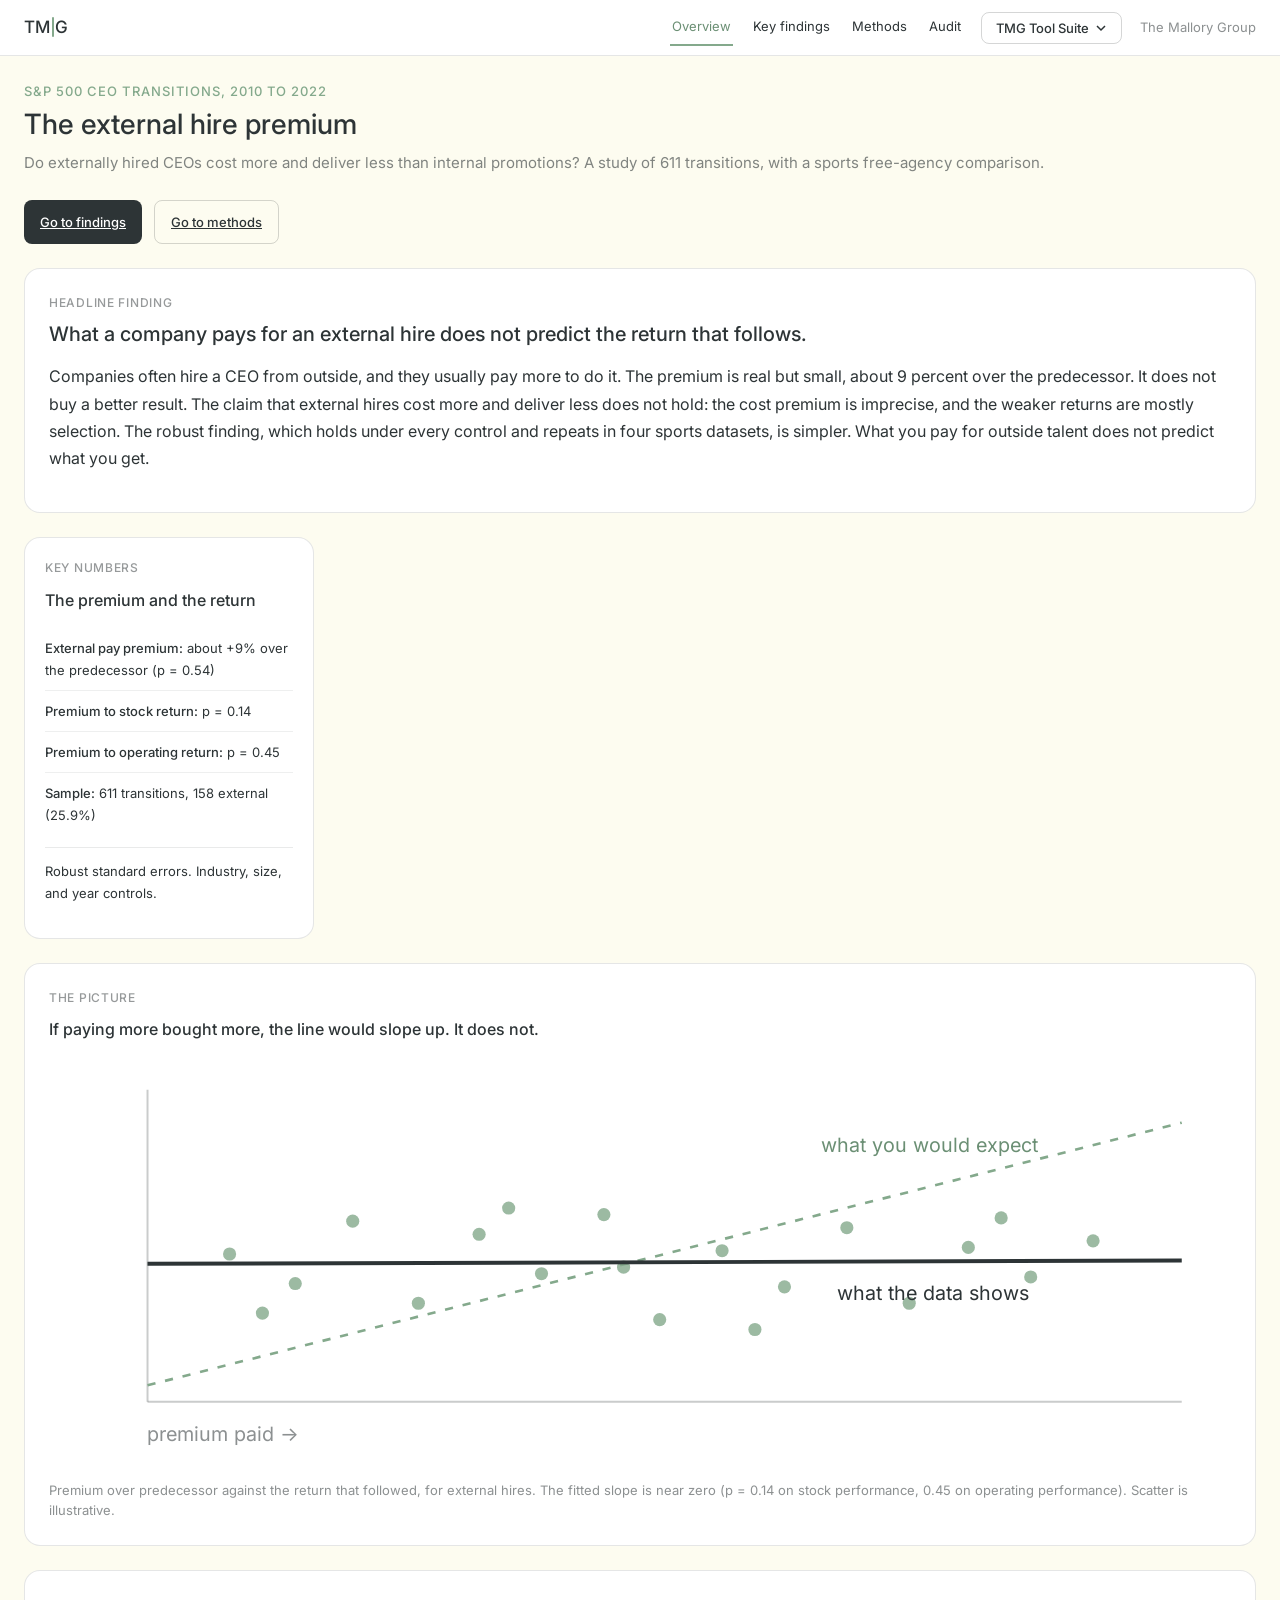
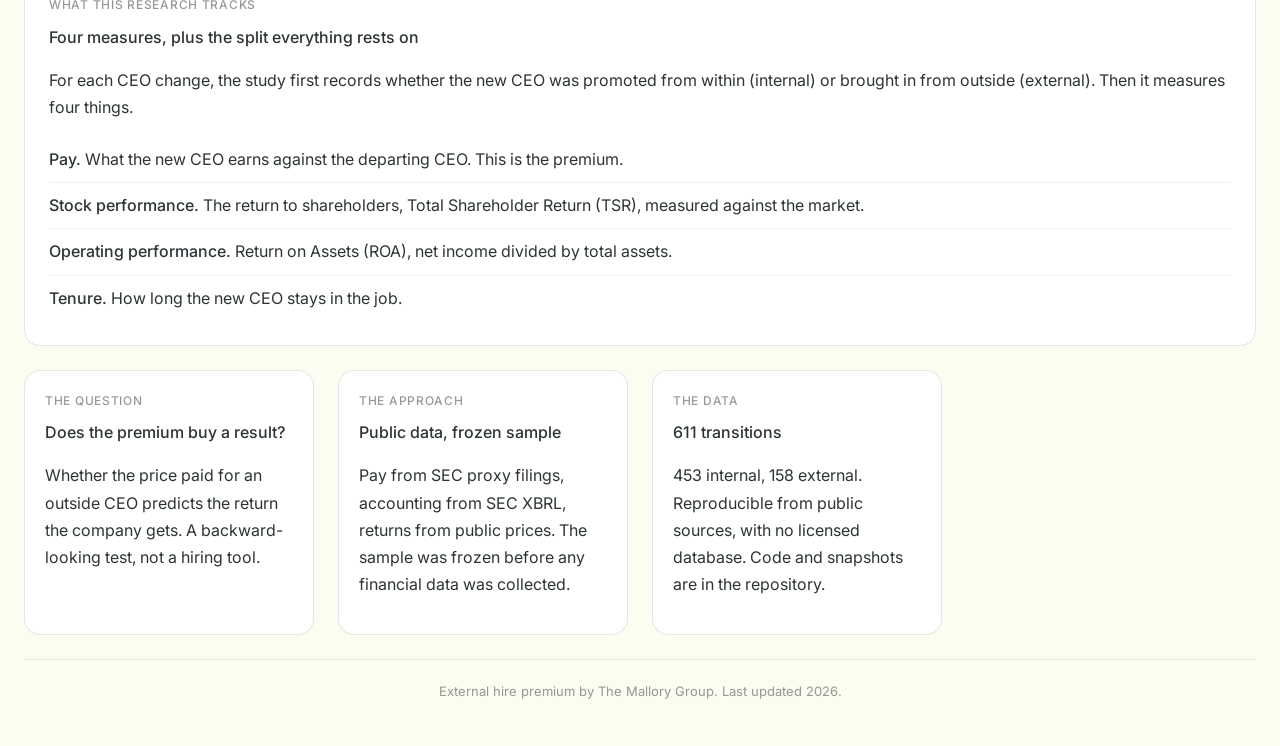
==== commit 0cdb4e39: "Refactor navigation links and styles for improved structure and responsiveness" ====
--- a/site/index.html
+++ b/site/index.html
@@ -8,20 +8,7 @@
 <link rel="preconnect" href="https://fonts.gstatic.com" crossorigin>
 <link href="https://fonts.googleapis.com/css2?family=Inter:wght@400;500&display=swap" rel="stylesheet">
 <link rel="stylesheet" href="https://rmallorybpc.github.io/tmg-brand-guide/dist/tmg.css">
-<style>
-  /* page-local only: the signature chart and a few content helpers. all colors from TMG tokens. */
-  .ehp-chart { width: 100%; height: auto; display: block; }
-  .ehp-cap { font-size: 13px; color: rgba(45,52,54,0.55); margin: 12px 0 0; line-height: 1.6; }
-  .ehp-stat { font-size: 13px; color: var(--tmg-charcoal); margin-top: 12px; padding-top: 12px;
-              border-top: 1px solid rgba(45,52,54,0.10); }
-  .ehp-list { margin: 8px 0 0; padding: 0; list-style: none; }
-  .ehp-list li { padding: 9px 0; border-top: 1px solid rgba(45,52,54,0.08); }
-  .ehp-list li:first-child { border-top: none; }
-  .ehp-list b { font-weight: 500; }
-  .ehp-eq { font-size: 14px; background: rgba(132,169,140,0.10); border-left: 3px solid var(--tmg-sage);
-            padding: 10px 12px; border-radius: 6px; margin: 6px 0; overflow-x: auto; }
-  .ehp-btnrow { display: flex; gap: 12px; flex-wrap: wrap; margin: 4px 0 24px; }
-</style>
+<link rel="stylesheet" href="tmg.css">
 </head>
 <body>
 
@@ -30,11 +17,11 @@
   <a class="tmg-logo" href="https://rmallorybpc.github.io/external-hire-premium/" aria-label="The Mallory Group home">
     <span>TM</span><span class="tmg-logo-divider" aria-hidden="true"></span><span>G</span>
   </a>
-  <div style="display:flex;align-items:center;gap:18px">
-    <a class="tmg-body-sm" href="index.html">Overview</a>
-    <a class="tmg-body-sm" href="findings.html">Key findings</a>
-    <a class="tmg-body-sm" href="methods.html">Methods</a>
-    <a class="tmg-body-sm" href="audit.html">Audit</a>
+  <div class="ehp-nav-links">
+    <a class="tmg-body-sm ehp-nav-link is-active" href="index.html">Overview</a>
+    <a class="tmg-body-sm ehp-nav-link" href="findings.html">Key findings</a>
+    <a class="tmg-body-sm ehp-nav-link" href="methods.html">Methods</a>
+    <a class="tmg-body-sm ehp-nav-link" href="audit.html">Audit</a>
     <div class="tmg-dropdown-wrap">
       <button class="tmg-dropdown-btn" id="toolBtn" aria-haspopup="true" aria-expanded="false">
         TMG Tool Suite
@@ -53,7 +40,7 @@
         <a role="menuitem" target="_blank" rel="noreferrer" href="https://rmallorybpc.github.io/external-hire-premium/">External Hire Premium</a>
       </div>
     </div>
-    <span class="tmg-body-sm tmg-text-muted">The Mallory Group</span>
+    <span class="tmg-body-sm tmg-text-muted ehp-brand-lockup">The Mallory Group</span>
   </div>
 </nav>
 
--- a/site/tmg.css
+++ b/site/tmg.css
@@ -0,0 +1,383 @@
+/* ============================================================
+   TMG Design System — The Mallory Group
+   dist/tmg.css — v2.0
+
+   CDN usage (add to every repo <head>):
+   <link rel="stylesheet" href="https://rmallorybpc.github.io/tmg-brand-guide/dist/tmg.css">
+
+   Google Font (add above the CSS link):
+   <link rel="preconnect" href="https://fonts.googleapis.com">
+   <link href="https://fonts.googleapis.com/css2?family=Inter:wght@400;500&display=swap" rel="stylesheet">
+   ============================================================ */
+
+
+/* ── 1. Tokens ─────────────────────────────────────────────── */
+:root {
+  /* Palette */
+  --tmg-cream:        #FDFCF0;
+  --tmg-charcoal:     #2D3436;
+  --tmg-sage:         #84A98C;
+  --tmg-sage-hover:   #6B8F74;
+  --tmg-white:        #FFFFFF;
+
+  /* Semantic */
+  --tmg-bg:           var(--tmg-cream);
+  --tmg-text:         var(--tmg-charcoal);
+  --tmg-accent:       var(--tmg-sage);
+  --tmg-surface:      var(--tmg-white);
+
+  /* Status */
+  --tmg-success:      #2E8540;
+  --tmg-warning:      #C47F00;
+  --tmg-error:        #B00020;
+
+  /* Borders */
+  --tmg-border:       1px solid rgba(45, 52, 54, 0.12);
+  --tmg-border-hover: 1px solid rgba(132, 169, 140, 0.50);
+
+  /* Radii */
+  --tmg-bento-radius: 16px;
+  --tmg-nav-radius:   8px;
+  --tmg-btn-radius:   8px;
+
+  /* Spacing */
+  --tmg-gap:          24px;
+  --tmg-gap-sm:       12px;
+
+  /* Elevation */
+  --tmg-shadow-sm:    0 1px 3px rgba(45, 52, 54, 0.08);
+  --tmg-shadow-md:    0 2px 8px rgba(45, 52, 54, 0.10);
+}
+
+
+/* ── 2. Reset & base ───────────────────────────────────────── */
+*, *::before, *::after { box-sizing: border-box; }
+
+body {
+  background: var(--tmg-bg);
+  color: var(--tmg-text);
+  font-family: Inter, -apple-system, BlinkMacSystemFont, "Segoe UI", Roboto, "Helvetica Neue", Arial, sans-serif;
+  font-size: 16px;
+  line-height: 1.7;
+  margin: 0;
+}
+
+:focus-visible {
+  outline: 3px solid rgba(132, 169, 140, 0.40);
+  outline-offset: 2px;
+}
+
+.sr-only {
+  position: absolute; width: 1px; height: 1px; padding: 0;
+  margin: -1px; overflow: hidden; clip: rect(0,0,0,0);
+  white-space: nowrap; border: 0;
+}
+
+
+/* ── 3. Typography ─────────────────────────────────────────── */
+.tmg-eyebrow    { font-size: 13px;  font-weight: 500; letter-spacing: 0.08em; text-transform: uppercase; color: var(--tmg-sage); margin: 0 0 4px; }
+.tmg-h1         { font-size: 28px;  font-weight: 500; line-height: 1.3; color: var(--tmg-charcoal); margin: 0 0 8px; }
+.tmg-h2         { font-size: 20px;  font-weight: 500; line-height: 1.3; color: var(--tmg-charcoal); margin: 0 0 6px; }
+.tmg-h3         { font-size: 16px;  font-weight: 500; line-height: 1.3; color: var(--tmg-charcoal); margin: 0 0 6px; }
+.tmg-body       { font-size: 16px;  font-weight: 400; line-height: 1.7; color: var(--tmg-charcoal); }
+.tmg-body-sm    { font-size: 13px;  font-weight: 400; color: var(--tmg-charcoal); }
+.tmg-label      { font-size: 13px;  font-weight: 500; color: var(--tmg-charcoal); }
+.tmg-label-caps { font-size: 12px;  font-weight: 500; letter-spacing: 0.06em; text-transform: uppercase; color: rgba(45,52,54,0.50); }
+.tmg-metric     { font-size: 28px;  font-weight: 500; color: var(--tmg-charcoal); }
+.tmg-text-muted { color: rgba(45, 52, 54, 0.55); }
+.tmg-text-accent{ color: var(--tmg-sage); }
+
+
+/* ── 4. Navigation ─────────────────────────────────────────── */
+.tmg-nav {
+  position: sticky; top: 0; z-index: 100;
+  background: var(--tmg-white); border-bottom: var(--tmg-border);
+  padding: 0 24px; height: 56px;
+  display: flex; align-items: center; justify-content: space-between;
+}
+
+.tmg-logo {
+  display: flex; align-items: center;
+  font-size: 17px; font-weight: 500; letter-spacing: 0.02em;
+  color: var(--tmg-charcoal); text-decoration: none;
+}
+
+.tmg-logo-divider {
+  width: 2px; height: 20px;
+  background: var(--tmg-sage); border-radius: 2px; margin: 0 1px;
+}
+
+.tmg-dropdown-wrap { position: relative; }
+
+.tmg-dropdown-btn {
+  background: transparent; border: 1px solid rgba(45,52,54,0.20);
+  border-radius: var(--tmg-btn-radius); padding: 7px 14px;
+  font-size: 13px; font-weight: 500; color: var(--tmg-charcoal);
+  cursor: pointer; display: inline-flex; align-items: center; gap: 6px;
+  font-family: inherit; transition: background 0.15s;
+}
+.tmg-dropdown-btn:hover,
+.tmg-dropdown-btn.open          { background: rgba(132,169,140,0.10); }
+.tmg-dropdown-btn:focus-visible { outline: 3px solid rgba(132,169,140,0.35); outline-offset: 2px; }
+
+.tmg-chevron { transition: transform 0.2s; flex-shrink: 0; }
+.tmg-dropdown-btn.open .tmg-chevron { transform: rotate(180deg); }
+
+.tmg-dropdown-menu {
+  display: none; position: absolute; right: 0; top: calc(100% + 6px);
+  background: var(--tmg-white); border: var(--tmg-border);
+  border-radius: 10px; padding: 6px; min-width: 220px;
+  z-index: 200; box-shadow: var(--tmg-shadow-md);
+}
+.tmg-dropdown-menu.open { display: block; }
+
+.tmg-dropdown-menu a {
+  display: block; padding: 8px 12px; border-radius: 6px;
+  font-size: 13px; color: var(--tmg-charcoal); text-decoration: none;
+  transition: background 0.12s, color 0.12s;
+}
+.tmg-dropdown-menu a:hover          { background: rgba(132,169,140,0.12); color: var(--tmg-sage-hover); }
+.tmg-dropdown-menu a:focus-visible  { outline: 2px solid var(--tmg-sage); outline-offset: -2px; border-radius: 6px; }
+
+
+/* ── 5. Layout ─────────────────────────────────────────────── */
+.tmg-page {
+  background: var(--tmg-bg);
+  min-height: 100vh;
+  padding: var(--tmg-gap);
+}
+
+.tmg-container {
+  max-width: 1280px;
+  margin: 0 auto;
+}
+
+.tmg-bento-grid {
+  display: grid;
+  grid-template-columns: repeat(auto-fit, minmax(280px, 1fr));
+  gap: var(--tmg-gap);
+}
+
+.tmg-page-header { margin-bottom: var(--tmg-gap); }
+.tmg-page-title  { font-size: 28px; font-weight: 500; color: var(--tmg-charcoal); margin: 0 0 8px; line-height: 1.3; }
+.tmg-page-desc   { font-size: 15px; color: rgba(45,52,54,0.60); margin: 0; }
+
+.tmg-footer {
+  padding: 20px 24px; text-align: center;
+  font-size: 13px; color: rgba(45,52,54,0.50);
+  border-top: var(--tmg-border); margin-top: var(--tmg-gap);
+}
+
+.tmg-footer a {
+  color: var(--tmg-charcoal);
+  margin-left: 8px;
+  text-decoration-color: rgba(45,52,54,0.35);
+}
+
+.tmg-footer a:hover {
+  text-decoration-color: var(--tmg-charcoal);
+}
+
+
+/* ── 6. Cards ──────────────────────────────────────────────── */
+.tmg-card {
+  background: var(--tmg-white);
+  border: var(--tmg-border);
+  border-radius: var(--tmg-bento-radius);
+  padding: 20px;
+}
+
+.tmg-card-wide {
+  background: var(--tmg-white);
+  border: var(--tmg-border);
+  border-radius: var(--tmg-bento-radius);
+  padding: 24px;
+  grid-column: 1 / -1;
+}
+
+.tmg-card-label { font-size: 12px; font-weight: 500; text-transform: uppercase; letter-spacing: 0.06em; color: rgba(45,52,54,0.50); margin: 0 0 8px; }
+.tmg-card-title { font-size: 16px; font-weight: 500; color: var(--tmg-charcoal); margin: 0 0 14px; }
+.tmg-card-value { font-size: 28px; font-weight: 500; color: var(--tmg-charcoal); margin: 0 0 4px; }
+.tmg-card-sub   { font-size: 12px; color: var(--tmg-sage); margin: 0; }
+.tmg-trend-up   { color: var(--tmg-success); font-size: 13px; font-weight: 500; }
+.tmg-trend-down { color: var(--tmg-error);   font-size: 13px; font-weight: 500; }
+
+
+/* ── 7. Buttons ────────────────────────────────────────────── */
+.tmg-btn {
+  background: var(--tmg-charcoal); color: var(--tmg-white);
+  border: none; border-radius: var(--tmg-btn-radius);
+  padding: 10px 16px; font-size: 13px; font-weight: 500;
+  cursor: pointer; display: inline-flex; align-items: center; gap: 6px;
+  font-family: inherit; transition: background 0.15s;
+}
+.tmg-btn:hover          { background: #3D4446; }
+.tmg-btn:active         { transform: scale(0.98); }
+.tmg-btn:focus-visible  { outline: 3px solid rgba(45,52,54,0.20); outline-offset: 2px; }
+
+.tmg-btn-ghost {
+  background: transparent; color: var(--tmg-charcoal);
+  border: 1px solid rgba(45,52,54,0.20); border-radius: var(--tmg-btn-radius);
+  padding: 10px 16px; font-size: 13px; font-weight: 500;
+  cursor: pointer; display: inline-flex; align-items: center; gap: 6px;
+  font-family: inherit; transition: border-color 0.15s, color 0.15s;
+}
+.tmg-btn-ghost:hover         { border-color: var(--tmg-sage); color: var(--tmg-sage-hover); }
+.tmg-btn-ghost:active        { transform: scale(0.98); }
+.tmg-btn-ghost:focus-visible { outline: 3px solid rgba(132,169,140,0.35); outline-offset: 2px; }
+
+
+/* ── 8. Tables ─────────────────────────────────────────────── */
+.tmg-table { width: 100%; border-collapse: collapse; font-size: 13px; }
+
+.tmg-table th {
+  background: rgba(132,169,140,0.15); color: var(--tmg-charcoal);
+  font-weight: 500; font-size: 12px; text-transform: uppercase;
+  letter-spacing: 0.04em; padding: 9px 14px; text-align: left;
+  border-bottom: 1px solid rgba(132,169,140,0.25);
+}
+
+.tmg-table td {
+  padding: 9px 14px;
+  border-bottom: 1px solid rgba(45,52,54,0.07);
+  color: var(--tmg-charcoal);
+}
+
+.tmg-table tr:last-child td { border-bottom: none; }
+.tmg-table tr:hover td      { background: rgba(132,169,140,0.04); }
+
+
+/* ── 9. Form inputs ────────────────────────────────────────── */
+.tmg-input,
+.tmg-select,
+.tmg-textarea {
+  width: 100%; background: var(--tmg-white); color: var(--tmg-charcoal);
+  border: var(--tmg-border); border-radius: var(--tmg-btn-radius);
+  padding: 9px 12px; font-size: 14px; font-family: inherit;
+  transition: border-color 0.15s, box-shadow 0.15s; box-sizing: border-box;
+}
+.tmg-input:focus,
+.tmg-select:focus,
+.tmg-textarea:focus {
+  outline: none; border-color: var(--tmg-sage);
+  box-shadow: 0 0 0 3px rgba(132,169,140,0.15);
+}
+.tmg-input::placeholder { color: rgba(45,52,54,0.35); }
+
+.tmg-field-label {
+  display: block; font-size: 13px; font-weight: 500;
+  color: var(--tmg-charcoal); margin-bottom: 6px;
+}
+
+/* ── 10. External hire premium shared styles ─────────────── */
+.ehp-nav-links {
+  display: flex;
+  align-items: center;
+  gap: 18px;
+}
+
+.ehp-nav-link {
+  text-decoration: none;
+  color: var(--tmg-charcoal);
+  padding: 6px 2px;
+  border-bottom: 2px solid transparent;
+  transition: color 0.15s, border-color 0.15s;
+}
+
+.ehp-nav-link:hover {
+  color: var(--tmg-sage-hover);
+}
+
+.ehp-nav-link.is-active {
+  color: var(--tmg-sage-hover);
+  border-bottom-color: var(--tmg-sage);
+}
+
+.ehp-brand-lockup {
+  white-space: nowrap;
+}
+
+.ehp-chart { width: 100%; height: auto; display: block; }
+
+.ehp-cap {
+  font-size: 13px;
+  color: rgba(45,52,54,0.55);
+  margin: 12px 0 0;
+  line-height: 1.6;
+}
+
+.ehp-stat {
+  font-size: 13px;
+  color: var(--tmg-charcoal);
+  margin-top: 12px;
+  padding-top: 12px;
+  border-top: 1px solid rgba(45,52,54,0.10);
+}
+
+.ehp-list {
+  margin: 8px 0 0;
+  padding: 0;
+  list-style: none;
+}
+
+.ehp-list li {
+  padding: 9px 0;
+  border-top: 1px solid rgba(45,52,54,0.08);
+}
+
+.ehp-list li:first-child {
+  border-top: none;
+}
+
+.ehp-list b,
+.ehp-eq b,
+.ehp-res b {
+  font-weight: 500;
+}
+
+.ehp-eq {
+  font-size: 14px;
+  background: rgba(132,169,140,0.10);
+  border-left: 3px solid var(--tmg-sage);
+  padding: 10px 12px;
+  border-radius: 6px;
+  margin: 6px 0 4px;
+  overflow-x: auto;
+}
+
+.ehp-res {
+  font-size: 13px;
+  color: var(--tmg-charcoal);
+  margin: 0 0 4px;
+}
+
+.ehp-res b {
+  color: var(--tmg-sage-hover);
+}
+
+.ehp-btnrow {
+  display: flex;
+  gap: 12px;
+  flex-wrap: wrap;
+  margin: 4px 0 24px;
+}
+
+@media (max-width: 980px) {
+  .tmg-nav {
+    height: auto;
+    min-height: 56px;
+    flex-wrap: wrap;
+    gap: 8px 12px;
+    padding: 8px 16px;
+  }
+
+  .ehp-nav-links {
+    width: 100%;
+    flex-wrap: wrap;
+    gap: 8px 14px;
+  }
+
+  .ehp-brand-lockup {
+    margin-left: auto;
+  }
+}
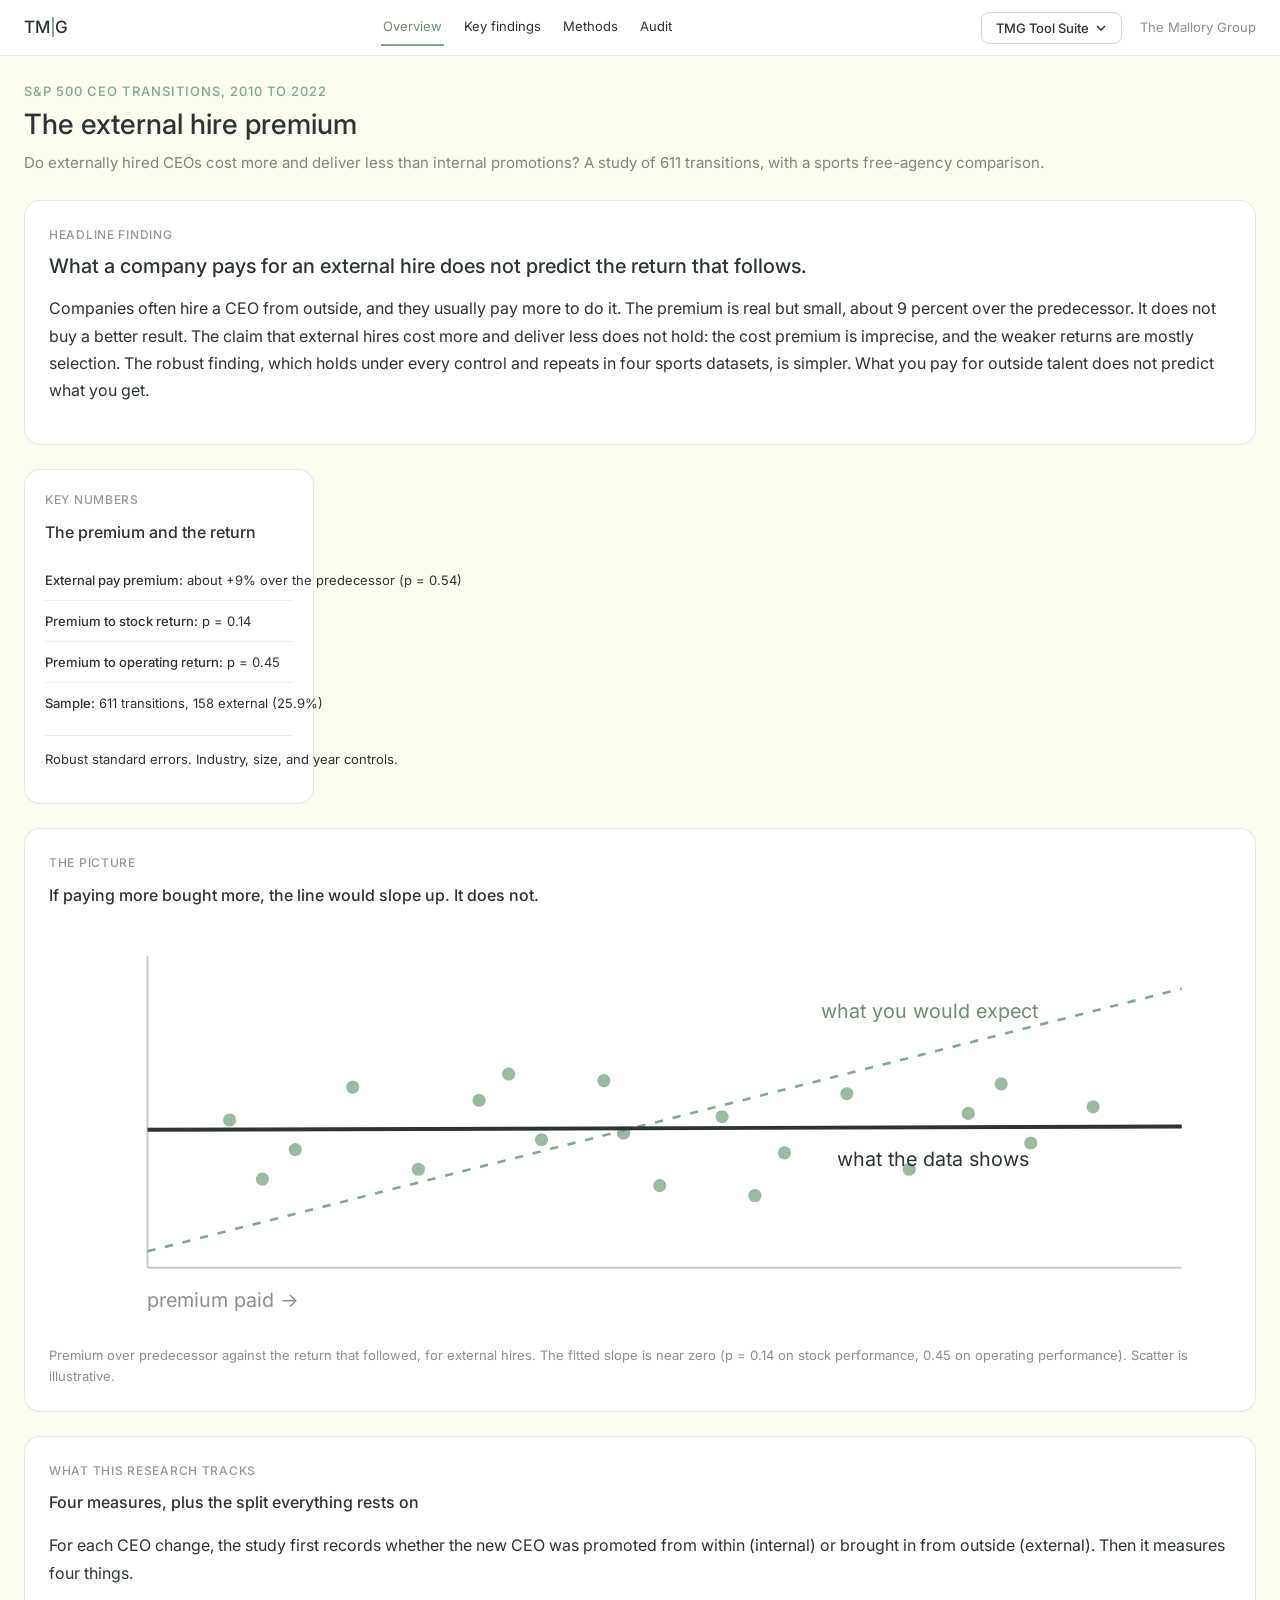
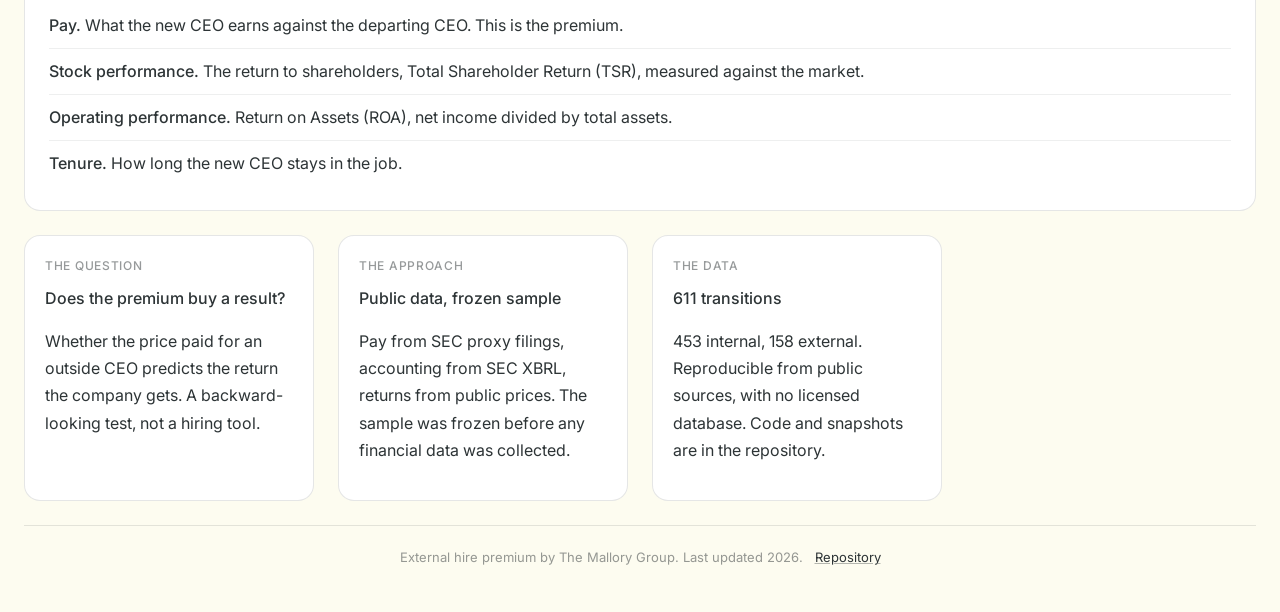
==== commit 4158ec86: "Refactor navigation structure and styles for improved layout and responsiveness" ====
--- a/site/index.html
+++ b/site/index.html
@@ -18,29 +18,33 @@
     <span>TM</span><span class="tmg-logo-divider" aria-hidden="true"></span><span>G</span>
   </a>
   <div class="ehp-nav-links">
-    <a class="tmg-body-sm ehp-nav-link is-active" href="index.html">Overview</a>
-    <a class="tmg-body-sm ehp-nav-link" href="findings.html">Key findings</a>
-    <a class="tmg-body-sm ehp-nav-link" href="methods.html">Methods</a>
-    <a class="tmg-body-sm ehp-nav-link" href="audit.html">Audit</a>
-    <div class="tmg-dropdown-wrap">
-      <button class="tmg-dropdown-btn" id="toolBtn" aria-haspopup="true" aria-expanded="false">
-        TMG Tool Suite
-        <svg class="tmg-chevron" width="12" height="12" viewBox="0 0 12 12" aria-hidden="true"><path d="M2 4l4 4 4-4" stroke="currentColor" stroke-width="1.5" fill="none"/></svg>
-      </button>
-      <div class="tmg-dropdown-menu" id="toolMenu" role="menu">
-        <a role="menuitem" target="_blank" rel="noreferrer" href="https://rmallorybpc.github.io/pdf-multi-agent-analysis/">PDF Multi-Agent Analysis</a>
-        <a role="menuitem" target="_blank" rel="noreferrer" href="https://rmallorybpc.github.io/housing-market-intel/">Housing Market Intel</a>
-        <a role="menuitem" target="_blank" rel="noreferrer" href="https://rmallorybpc.github.io/real-estate-report/">Real Estate Report</a>
-        <a role="menuitem" target="_blank" rel="noreferrer" href="https://rmallorybpc.github.io/nflanalysis/dashboard/src/">NFL Analysis</a>
-        <a role="menuitem" target="_blank" rel="noreferrer" href="https://rmallorybpc.github.io/recipes/">Recipe Book</a>
-        <a role="menuitem" target="_blank" rel="noreferrer" href="https://rmallorybpc.github.io/nhl-free-agency-research/">NHL Free Agency Research</a>
-        <a role="menuitem" target="_blank" rel="noreferrer" href="https://rmallorybpc.github.io/nhl-play-for-contract/">NHL Play for Contract</a>
-        <a role="menuitem" target="_blank" rel="noreferrer" href="https://rmallorybpc.github.io/nba-research-project/">NBA Supermax Research</a>
-        <a role="menuitem" target="_blank" rel="noreferrer" href="https://content-integrity-audit.pages.dev/">Content Integrity</a>
-        <a role="menuitem" target="_blank" rel="noreferrer" href="https://rmallorybpc.github.io/external-hire-premium/">External Hire Premium</a>
+    <div class="ehp-nav-center">
+      <a class="tmg-body-sm ehp-nav-link is-active" href="index.html">Overview</a>
+      <a class="tmg-body-sm ehp-nav-link" href="findings.html">Key findings</a>
+      <a class="tmg-body-sm ehp-nav-link" href="methods.html">Methods</a>
+      <a class="tmg-body-sm ehp-nav-link" href="audit.html">Audit</a>
+    </div>
+    <div class="ehp-nav-meta">
+      <div class="tmg-dropdown-wrap">
+        <button class="tmg-dropdown-btn" id="toolBtn" aria-haspopup="true" aria-expanded="false">
+          TMG Tool Suite
+          <svg class="tmg-chevron" width="12" height="12" viewBox="0 0 12 12" aria-hidden="true"><path d="M2 4l4 4 4-4" stroke="currentColor" stroke-width="1.5" fill="none"/></svg>
+        </button>
+        <div class="tmg-dropdown-menu" id="toolMenu" role="menu">
+          <a role="menuitem" target="_blank" rel="noreferrer" href="https://rmallorybpc.github.io/pdf-multi-agent-analysis/">PDF Multi-Agent Analysis</a>
+          <a role="menuitem" target="_blank" rel="noreferrer" href="https://rmallorybpc.github.io/housing-market-intel/">Housing Market Intel</a>
+          <a role="menuitem" target="_blank" rel="noreferrer" href="https://rmallorybpc.github.io/real-estate-report/">Real Estate Report</a>
+          <a role="menuitem" target="_blank" rel="noreferrer" href="https://rmallorybpc.github.io/nflanalysis/dashboard/src/">NFL Analysis</a>
+          <a role="menuitem" target="_blank" rel="noreferrer" href="https://rmallorybpc.github.io/recipes/">Recipe Book</a>
+          <a role="menuitem" target="_blank" rel="noreferrer" href="https://rmallorybpc.github.io/nhl-free-agency-research/">NHL Free Agency Research</a>
+          <a role="menuitem" target="_blank" rel="noreferrer" href="https://rmallorybpc.github.io/nhl-play-for-contract/">NHL Play for Contract</a>
+          <a role="menuitem" target="_blank" rel="noreferrer" href="https://rmallorybpc.github.io/nba-research-project/">NBA Supermax Research</a>
+          <a role="menuitem" target="_blank" rel="noreferrer" href="https://content-integrity-audit.pages.dev/">Content Integrity</a>
+          <a role="menuitem" target="_blank" rel="noreferrer" href="https://rmallorybpc.github.io/external-hire-premium/">External Hire Premium</a>
+        </div>
       </div>
+      <span class="tmg-body-sm tmg-text-muted ehp-brand-lockup">The Mallory Group</span>
     </div>
-    <span class="tmg-body-sm tmg-text-muted ehp-brand-lockup">The Mallory Group</span>
   </div>
 </nav>
 
@@ -53,11 +57,6 @@
       <p class="tmg-page-desc">Do externally hired CEOs cost more and deliver less than internal
         promotions? A study of 611 transitions, with a sports free-agency comparison.</p>
     </header>
-
-    <div class="ehp-btnrow">
-      <a class="tmg-btn" href="findings.html">Go to findings</a>
-      <a class="tmg-btn-ghost" href="methods.html">Go to methods</a>
-    </div>
 
     <div class="tmg-bento-grid">
 
@@ -75,7 +74,7 @@
       </section>
 
       <!-- key numbers -->
-      <section class="tmg-card" aria-labelledby="kn">
+      <section class="tmg-card ehp-keynumbers" aria-labelledby="kn">
         <p class="tmg-card-label">Key numbers</p>
         <h3 id="kn" class="tmg-card-title">The premium and the return</h3>
         <ul class="ehp-list tmg-body-sm">
@@ -155,6 +154,7 @@
 
     <footer class="tmg-footer">
       External hire premium by The Mallory Group. Last updated 2026.
+      <a href="https://github.com/rmallorybpc/external-hire-premium" target="_blank" rel="noreferrer">Repository</a>
     </footer>
 
   </div>
--- a/site/tmg.css
+++ b/site/tmg.css
@@ -271,6 +271,22 @@
 
 /* ── 10. External hire premium shared styles ─────────────── */
 .ehp-nav-links {
+  display: grid;
+  grid-template-columns: 1fr auto;
+  align-items: center;
+  gap: 18px;
+  width: 100%;
+  margin-left: 24px;
+}
+
+.ehp-nav-center {
+  display: flex;
+  align-items: center;
+  justify-content: center;
+  gap: 18px;
+}
+
+.ehp-nav-meta {
   display: flex;
   align-items: center;
   gap: 18px;
@@ -362,6 +378,16 @@
   margin: 4px 0 24px;
 }
 
+.ehp-keynumbers .tmg-card-title,
+.ehp-keynumbers .ehp-list li,
+.ehp-keynumbers .ehp-stat {
+  white-space: nowrap;
+}
+
+.ehp-findings-focus {
+  grid-column: span 2;
+}
+
 @media (max-width: 980px) {
   .tmg-nav {
     height: auto;
@@ -373,11 +399,32 @@
 
   .ehp-nav-links {
     width: 100%;
+    grid-template-columns: 1fr;
+    gap: 8px;
+    margin-left: 0;
+  }
+
+  .ehp-nav-center {
+    justify-content: flex-start;
     flex-wrap: wrap;
     gap: 8px 14px;
   }
 
+  .ehp-nav-meta {
+    justify-content: space-between;
+    flex-wrap: wrap;
+    gap: 8px 14px;
+  }
+
   .ehp-brand-lockup {
-    margin-left: auto;
-  }
-}
+    margin-left: 0;
+  }
+
+  .ehp-keynumbers {
+    overflow-x: auto;
+  }
+
+  .ehp-findings-focus {
+    grid-column: 1 / -1;
+  }
+}
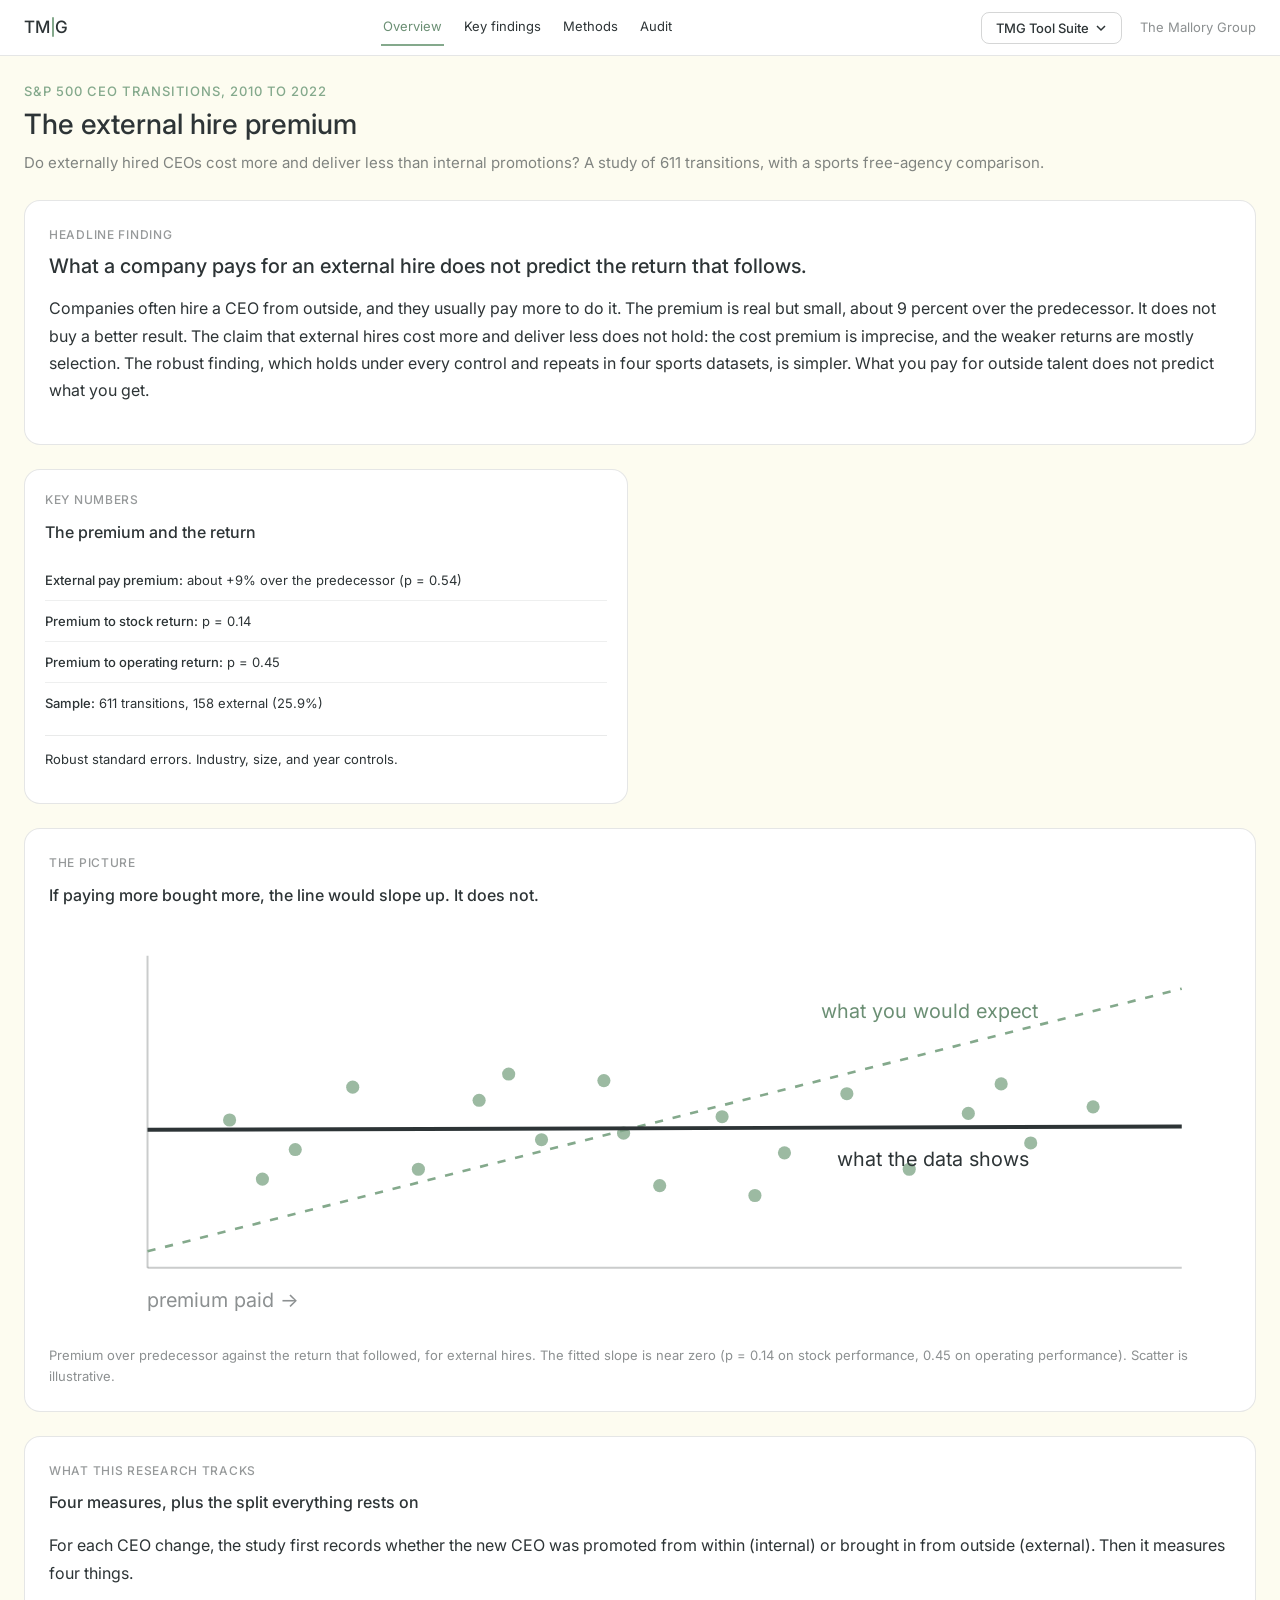
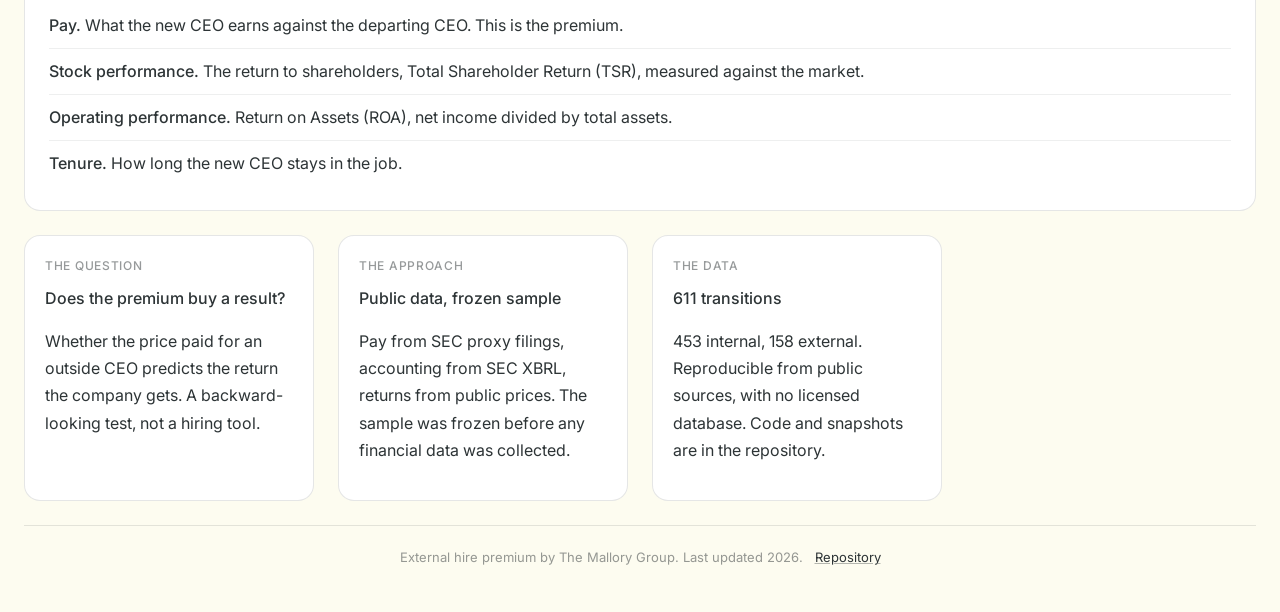
==== commit 71d6d431: "Update dropdown menu links for improved navigation and resource access" ====
--- a/site/index.html
+++ b/site/index.html
@@ -31,16 +31,16 @@
           <svg class="tmg-chevron" width="12" height="12" viewBox="0 0 12 12" aria-hidden="true"><path d="M2 4l4 4 4-4" stroke="currentColor" stroke-width="1.5" fill="none"/></svg>
         </button>
         <div class="tmg-dropdown-menu" id="toolMenu" role="menu">
+          <a role="menuitem" target="_blank" rel="noreferrer" href="https://rmallorybpc.github.io/nhl-free-agency-research/welcome.html">NHL Free Agency Research</a>
+          <a role="menuitem" target="_blank" rel="noreferrer" href="https://rmallorybpc.github.io/nflanalysis/dashboard/src/findings.html?season=2022&team_id=PHI">NFL Analysis</a>
+          <a role="menuitem" target="_blank" rel="noreferrer" href="https://rmallorybpc.github.io/nba-research-project/">NBA Supermax Research</a>
+          <a role="menuitem" target="_blank" rel="noreferrer" href="https://rmallorybpc.github.io/nhl-play-for-contract/">NHL Play for Contract</a>
+          <a role="menuitem" target="_blank" rel="noreferrer" href="https://rmallorybpc.github.io/talent-portability-research/">Talent Portability Research</a>
+          <a role="menuitem" target="_blank" rel="noreferrer" href="https://rmallorybpc.github.io/recipes/">Recipe Book</a>
           <a role="menuitem" target="_blank" rel="noreferrer" href="https://rmallorybpc.github.io/pdf-multi-agent-analysis/">PDF Multi-Agent Analysis</a>
+          <a role="menuitem" target="_blank" rel="noreferrer" href="https://content-integrity-audit.pages.dev/">Content Integrity</a>
           <a role="menuitem" target="_blank" rel="noreferrer" href="https://rmallorybpc.github.io/housing-market-intel/">Housing Market Intel</a>
           <a role="menuitem" target="_blank" rel="noreferrer" href="https://rmallorybpc.github.io/real-estate-report/">Real Estate Report</a>
-          <a role="menuitem" target="_blank" rel="noreferrer" href="https://rmallorybpc.github.io/nflanalysis/dashboard/src/">NFL Analysis</a>
-          <a role="menuitem" target="_blank" rel="noreferrer" href="https://rmallorybpc.github.io/recipes/">Recipe Book</a>
-          <a role="menuitem" target="_blank" rel="noreferrer" href="https://rmallorybpc.github.io/nhl-free-agency-research/">NHL Free Agency Research</a>
-          <a role="menuitem" target="_blank" rel="noreferrer" href="https://rmallorybpc.github.io/nhl-play-for-contract/">NHL Play for Contract</a>
-          <a role="menuitem" target="_blank" rel="noreferrer" href="https://rmallorybpc.github.io/nba-research-project/">NBA Supermax Research</a>
-          <a role="menuitem" target="_blank" rel="noreferrer" href="https://content-integrity-audit.pages.dev/">Content Integrity</a>
-          <a role="menuitem" target="_blank" rel="noreferrer" href="https://rmallorybpc.github.io/external-hire-premium/">External Hire Premium</a>
         </div>
       </div>
       <span class="tmg-body-sm tmg-text-muted ehp-brand-lockup">The Mallory Group</span>
--- a/site/tmg.css
+++ b/site/tmg.css
@@ -378,6 +378,10 @@
   margin: 4px 0 24px;
 }
 
+.ehp-keynumbers {
+  grid-column: span 2;
+}
+
 .ehp-keynumbers .tmg-card-title,
 .ehp-keynumbers .ehp-list li,
 .ehp-keynumbers .ehp-stat {
@@ -421,6 +425,7 @@
   }
 
   .ehp-keynumbers {
+    grid-column: 1 / -1;
     overflow-x: auto;
   }
 
